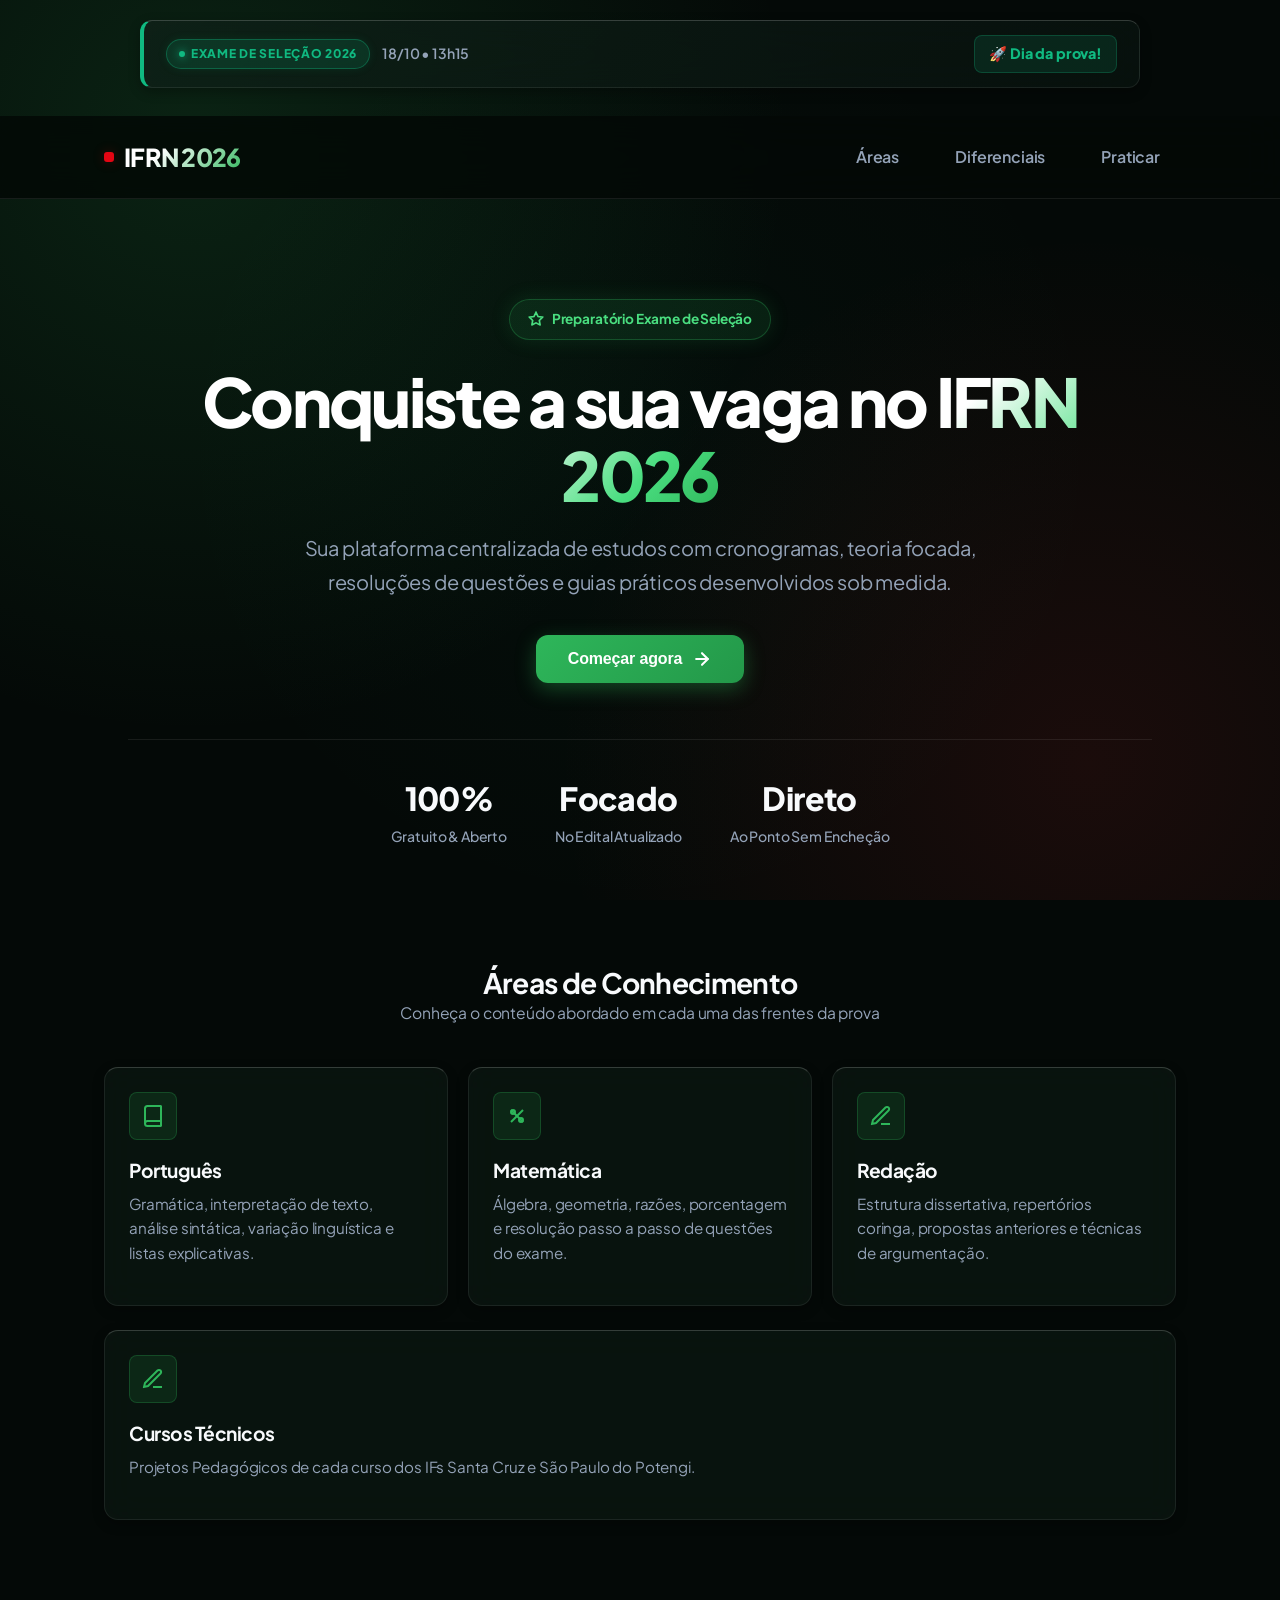
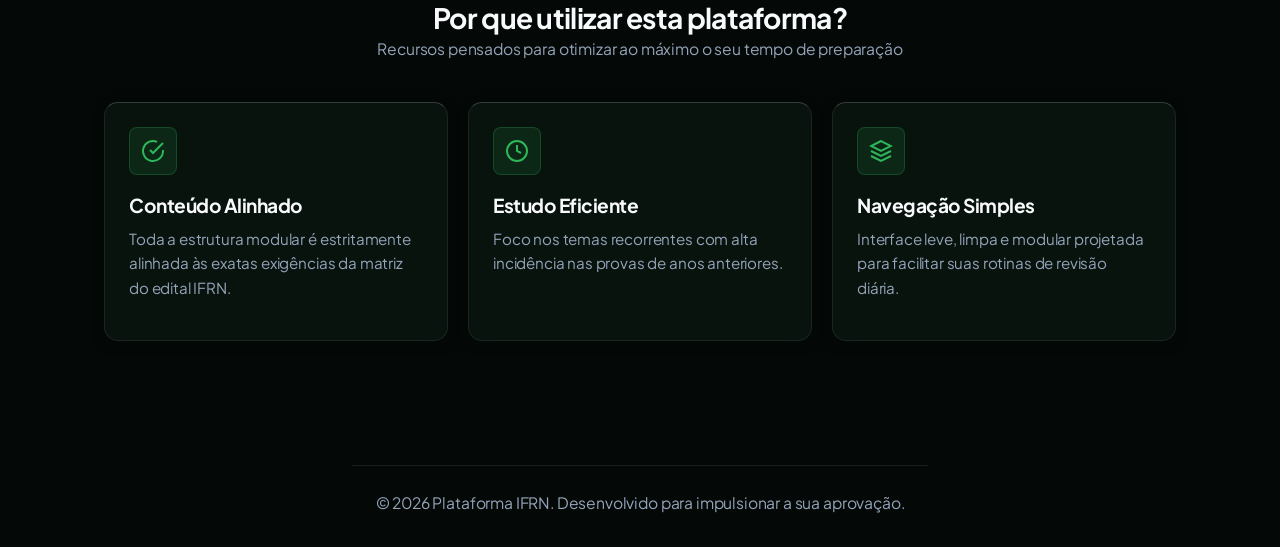
==== index.html @ 143f5b91 "Atualizar o index.html" ====
<!DOCTYPE html>
<html lang="pt-BR">

<head>
  <meta charset="UTF-8">
  <meta name="viewport" content="width=device-width, initial-scale=1.0">
  <meta name="description"
    content="Plataforma de estudos gratuita e preparatória para o Exame de Seleção do IFRN. Cronogramas, questões, teoria e simuladores focados.">
  <meta name="theme-color" content="#040907">

  <title>IFRN 2026 | Plataforma Oficial de Estudos</title>

  <!-- Importação de fontes conforme padrão do CSS -->
  <link rel="preconnect" href="https://fonts.googleapis.com">
  <link
    href="https://fonts.googleapis.com/css2?family=JetBrains+Mono:wght@500;700;800&family=Plus+Jakarta+Sans:wght@400;500;600;700;800&display=swap"
    rel="stylesheet">
  <link rel="stylesheet" href="style.css">
</head>

<body>

  <!-- Banner Flutuante Exame de Seleção (Estrutura e Acessibilidade Melhoradas) -->
  <aside class="proitec-glass-banner" aria-label="Contagem regressiva Exame de Seleção">
    <div class="popup-content">
      <div class="popup-header">
        <span class="badge-glass">EXAME DE SELEÇÃO 2026</span>
        <span class="fecha-label">18/10 • 13h15</span>
      </div>
      <div class="contador-compacto" id="proitecCountdown" aria-live="polite" aria-atomic="true">
        <div class="time-unit"><span id="dias">00</span><small>D</small></div>
        <span class="colon" aria-hidden="true">:</span>
        <div class="time-unit"><span id="horas">00</span><small>H</small></div>
        <span class="colon" aria-hidden="true">:</span>
        <div class="time-unit"><span id="minutos">00</span><small>M</small></div>
        <span class="colon" aria-hidden="true">:</span>
        <div class="time-unit"><span id="segundos">00</span><small>S</small></div>
      </div>
    </div>
  </aside>

  <!-- Cabeçalho Principal -->
  <header class="navbar-header" role="banner">
    <div class="navbar-container">
      <a href="index.html" class="logo" aria-label="Página Inicial IFRN 2026">
        <span class="logo-dot" aria-hidden="true"></span>
        IFRN 2026
      </a>

      <button class="menu-toggle" id="menuBtn" aria-label="Abrir menu de navegação" aria-expanded="false"
        aria-controls="navMenu">
        <span class="bar"></span>
        <span class="bar"></span>
        <span class="bar"></span>
      </button>

      <!-- Overlay do Menu Mobile -->
      <div class="nav-overlay" id="navOverlay" aria-hidden="true"></div>

      <nav class="nav-menu" id="navMenu" aria-label="Navegação principal">
        <a href="#estudos" class="nav-link">Áreas</a>
        <a href="#diferenciais" class="nav-link">Diferenciais</a>
        <a href="#praticar" class="nav-link" id="btnNavPraticar">Praticar</a>
      </nav>
    </div>
  </header>

  <!-- Conteúdo Principal -->
  <main id="conteudo-principal">

    <!-- Seção Hero -->
    <section class="hero">
      <div class="badge-tag">
        <svg viewBox="0 0 24 24" width="16" height="16" fill="none" stroke="currentColor" stroke-width="2.5"
          aria-hidden="true">
          <polygon
            points="12 2 15.09 8.26 22 9.27 17 14.14 18.18 21.02 12 17.77 5.82 21.02 7 14.14 2 9.27 8.91 8.26 12 2">
          </polygon>
        </svg>
        Preparatório Exame de Seleção
      </div>

      <h1>Conquiste a sua vaga no <span>IFRN 2026</span></h1>

      <p>
        Sua plataforma centralizada de estudos com cronogramas, teoria focada, resoluções de questões e guias práticos
        desenvolvidos sob medida.
      </p>

      <button type="button" class="btn btn-primary" id="btnHeroComecar">
        Começar agora
        <svg viewBox="0 0 24 24" width="20" height="20" fill="none" stroke="currentColor" stroke-width="2.5"
          stroke-linecap="round" stroke-linejoin="round" aria-hidden="true">
          <line x1="5" y1="12" x2="19" y2="12"></line>
          <polyline points="12 5 19 12 12 19"></polyline>
        </svg>
      </button>

      <div class="hero-stats">
        <div class="stat-item">
          <div class="stat-number">100%</div>
          <div class="stat-label">Gratuito &amp; Aberto</div>
        </div>
        <div class="stat-item">
          <div class="stat-number">Focado</div>
          <div class="stat-label">No Edital Atualizado</div>
        </div>
        <div class="stat-item">
          <div class="stat-number">Direto</div>
          <div class="stat-label">Ao Ponto Sem Encheção</div>
        </div>
      </div>
    </section>

    <!-- Seção de Áreas de Conhecimento -->
    <section id="estudos">
      <div class="section-header">
        <h2 class="titulo">Áreas de Conhecimento</h2>
        <p class="subtitulo">Conheça o conteúdo abordado em cada uma das frentes da prova</p>
      </div>

      <div class="grid">
        <article class="card">
          <div class="icon-box" aria-hidden="true">
            <svg viewBox="0 0 24 24" width="28" height="28" fill="none" stroke="currentColor" stroke-width="2">
              <path d="M4 19.5A2.5 2.5 0 0 1 6.5 17H20"></path>
              <path d="M6.5 2H20v20H6.5A2.5 2.5 0 0 1 4 19.5v-15A2.5 2.5 0 0 1 6.5 2z"></path>
            </svg>
          </div>
          <h3>Português</h3>
          <p>Gramática, interpretação de texto, análise sintática, variação linguística e listas explicativas.</p>
        </article>

        <article class="card">
          <div class="icon-box" aria-hidden="true">
            <svg viewBox="0 0 24 24" width="28" height="28" fill="none" stroke="currentColor" stroke-width="2">
              <line x1="18" y1="6" x2="6" y2="18"></line>
              <line x1="6" y1="6" x2="18" y2="18"></line>
              <circle cx="8" cy="8" r="2"></circle>
              <circle cx="16" cy="16" r="2"></circle>
            </svg>
          </div>
          <h3>Matemática</h3>
          <p>Álgebra, geometria, razões, porcentagem e resolução passo a passo de questões do exame.</p>
        </article>

        <article class="card">
          <div class="icon-box" aria-hidden="true">
            <svg viewBox="0 0 24 24" width="28" height="28" fill="none" stroke="currentColor" stroke-width="2">
              <path d="M12 20h9"></path>
              <path d="M16.5 3.5a2.121 2.121 0 0 1 3 3L7 19l-4 1 1-4L16.5 3.5z"></path>
            </svg>
          </div>
          <h3>Redação</h3>
          <p>Estrutura dissertativa, repertórios coringa, propostas anteriores e técnicas de argumentação.</p>
        </article>
      </div>

      <article class="card">
        <div class="icon-box" aria-hidden="true">
          <svg viewBox="0 0 24 24" width="28" height="28" fill="none" stroke="currentColor" stroke-width="2">
            <path d="M12 20h9"></path>
            <path d="M16.5 3.5a2.121 2.121 0 0 1 3 3L7 19l-4 1 1-4L16.5 3.5z"></path>
          </svg>
        </div>
        <h3>Cursos Técnicos</h3>
        <p>Projetos Pedagógicos de cada curso dos IFs Santa Cruz e São Paulo do Potengi.</p>
      </article>
    </section>

    <!-- Seção Diferenciais -->
    <section id="diferenciais">
      <div class="section-header">
        <h2 class="titulo">Por que utilizar esta plataforma?</h2>
        <p class="subtitulo">Recursos pensados para otimizar ao máximo o seu tempo de preparação</p>
      </div>

      <div class="grid">
        <article class="card">
          <div class="icon-box" aria-hidden="true">
            <svg viewBox="0 0 24 24" width="28" height="28" fill="none" stroke="currentColor" stroke-width="2">
              <path d="M22 11.08V12a10 10 0 1 1-5.93-9.14"></path>
              <polyline points="22 4 12 14.01 9 11.01"></polyline>
            </svg>
          </div>
          <h3>Conteúdo Alinhado</h3>
          <p>Toda a estrutura modular é estritamente alinhada às exatas exigências da matriz do edital IFRN.</p>
        </article>

        <article class="card">
          <div class="icon-box" aria-hidden="true">
            <svg viewBox="0 0 24 24" width="28" height="28" fill="none" stroke="currentColor" stroke-width="2">
              <circle cx="12" cy="12" r="10"></circle>
              <polyline points="12 6 12 12 16 14"></polyline>
            </svg>
          </div>
          <h3>Estudo Eficiente</h3>
          <p>Foco nos temas recorrentes com alta incidência nas provas de anos anteriores.</p>
        </article>

        <article class="card">
          <div class="icon-box" aria-hidden="true">
            <svg viewBox="0 0 24 24" width="28" height="28" fill="none" stroke="currentColor" stroke-width="2">
              <polygon points="12 2 2 7 12 12 22 7 12 2"></polygon>
              <polyline points="2 17 12 22 22 17"></polyline>
              <polyline points="2 12 12 17 22 12"></polyline>
            </svg>
          </div>
          <h3>Navegação Simples</h3>
          <p>Interface leve, limpa e modular projetada para facilitar suas rotinas de revisão diária.</p>
        </article>
      </div>
    </section>

  </main>

  <!-- Rodapé -->
  <footer>
    <p>&copy; 2026 Plataforma IFRN. Desenvolvido para impulsionar a sua aprovação.</p>
  </footer>

  <!-- Modal de Opções de Estudo -->
  <div id="modalDisciplinas" class="modal-overlay" aria-hidden="true" role="dialog" aria-labelledby="modalTitulo"
    aria-modal="true">
    <div class="modal-card">
      <button type="button" class="fechar-modal" id="btnFecharModal" aria-label="Fechar modal">&times;</button>

      <div class="modal-header">
        <h2 id="modalTitulo">O que você deseja praticar agora?</h2>
        <p>Escolha uma matéria ou ferramenta para iniciar seus estudos:</p>
      </div>

      <div class="opcoes-container">
        <a href="português.html" class="opcao-btn">
          <div class="opcao-icon" aria-hidden="true">
            <svg viewBox="0 0 24 24" width="22" height="22" fill="none" stroke="currentColor" stroke-width="2">
              <path d="M4 19.5A2.5 2.5 0 0 1 6.5 17H20"></path>
              <path d="M6.5 2H20v20H6.5A2.5 2.5 0 0 1 4 19.5v-15A2.5 2.5 0 0 1 6.5 2z"></path>
            </svg>
          </div>
          <div class="opcao-info">
            <span class="opcao-titulo">Português</span>
            <span class="opcao-desc">Gramática e Interpretação</span>
          </div>
        </a>

        <a href="matemática.html" class="opcao-btn">
          <div class="opcao-icon" aria-hidden="true">
            <svg viewBox="0 0 24 24" width="22" height="22" fill="none" stroke="currentColor" stroke-width="2">
              <line x1="18" y1="6" x2="6" y2="18"></line>
              <line x1="6" y1="6" x2="18" y2="18"></line>
              <circle cx="8" cy="8" r="2"></circle>
              <circle cx="16" cy="16" r="2"></circle>
            </svg>
          </div>
          <div class="opcao-info">
            <span class="opcao-titulo">Matemática</span>
            <span class="opcao-desc">Álgebra e Geometria</span>
          </div>
        </a>

        <a href="redação.html" class="opcao-btn">
          <div class="opcao-icon" aria-hidden="true">
            <svg viewBox="0 0 24 24" width="22" height="22" fill="none" stroke="currentColor" stroke-width="2">
              <path d="M12 20h9"></path>
              <path d="M16.5 3.5a2.121 2.121 0 0 1 3 3L7 19l-4 1 1-4L16.5 3.5z"></path>
            </svg>
          </div>
          <div class="opcao-info">
            <span class="opcao-titulo">Redação</span>
            <span class="opcao-desc">Estrutura e Repertórios</span>
          </div>
        </a>

        <a href="exame-selecao.html" class="opcao-btn">
          <div class="opcao-icon" aria-hidden="true">
            <svg viewBox="0 0 24 24" width="22" height="22" fill="none" stroke="currentColor" stroke-width="2">
              <path d="M14 2H6a2 2 0 0 0-2 2v16a2 2 0 0 0 2 2h12a2 2 0 0 0 2-2V8z"></path>
              <polyline points="14 2 14 8 20 8"></polyline>
              <line x1="16" y1="13" x2="8" y2="13"></line>
              <line x1="16" y1="17" x2="8" y2="17"></line>
            </svg>
          </div>
          <div class="opcao-info">
            <span class="opcao-titulo">Exame de Seleção</span>
            <span class="opcao-desc">Informações do Processo</span>
          </div>
        </a>

        <a href="temas anteriores.html" class="opcao-btn">
          <div class="opcao-icon" aria-hidden="true">
            <svg viewBox="0 0 24 24" width="22" height="22" fill="none" stroke="currentColor" stroke-width="2">
              <circle cx="12" cy="12" r="10"></circle>
              <polyline points="12 6 12 12 16 14"></polyline>
            </svg>
          </div>
          <div class="opcao-info">
            <span class="opcao-titulo">Temas-Anteriores</span>
            <span class="opcao-desc">Histórico de Propostas</span>
          </div>
        </a>

        <a href="questoes.html" class="opcao-btn">
          <div class="opcao-icon" aria-hidden="true">
            <svg viewBox="0 0 24 24" width="22" height="22" fill="none" stroke="currentColor" stroke-width="2">
              <polyline points="9 11 12 14 22 4"></polyline>
              <path d="M21 12v7a2 2 0 0 1-2 2H5a2 2 0 0 1-2-2V5a2 2 0 0 1 2-2h11"></path>
            </svg>
          </div>
          <div class="opcao-info">
            <span class="opcao-titulo">Questões</span>
            <span class="opcao-desc">Banco de Questões Resolvidas</span>
          </div>
        </a>

        <div class="opcoes-container">
          <a href="cursos-tecnicos.html" class="opcao-btn">
            <div class="opcao-icon" aria-hidden="true">
              <svg viewBox="0 0 24 24" width="22" height="22" fill="none" stroke="currentColor" stroke-width="2">
                <path d="M4 19.5A2.5 2.5 0 0 1 6.5 17H20"></path>
                <path d="M6.5 2H20v20H6.5A2.5 2.5 0 0 1 4 19.5v-15A2.5 2.5 0 0 1 6.5 2z"></path>
              </svg>
            </div>
            <div class="opcao-info">
              <span class="opcao-titulo">Cursos Técnicos de Santa Cruz e SPP</span>
              <span class="opcao-desc">Projetos Pedagógicos de cada curso (PDF)</span>
            </div>
          </a>
        </div>
      </div>
    </div>

    <script>
      document.addEventListener('DOMContentLoaded', () => {
        // 1. Contador Regressivo Exame de Seleção
        (function inicializarContador() {
          // Data do Exame de Seleção: 18 de Outubro de 2026, às 11:00:00
          const dataExameSelecao = new Date(2026, 9, 18, 11, 00, 0).getTime();

          function atualizarContador() {
            const agora = Date.now();
            const diferenca = dataExameSelecao - agora;

            if (diferenca <= 0) {
              const contadorElem = document.getElementById("proitecCountdown");
              if (contadorElem) {
                contadorElem.innerHTML = "<span class='alerta-hoje'>🚀 Dia da prova!</span>";
              }
              return;
            }

            const dias = Math.floor(diferenca / (1000 * 60 * 60 * 24));
            const horas = Math.floor((diferenca % (1000 * 60 * 60 * 24)) / (1000 * 60 * 60));
            const minutos = Math.floor((diferenca % (1000 * 60 * 60)) / (1000 * 60));
            const segundos = Math.floor((diferenca % (1000 * 60)) / 1000);

            const elDias = document.getElementById("dias");
            const elHoras = document.getElementById("horas");
            const elMinutos = document.getElementById("minutos");
            const elSegundos = document.getElementById("segundos");

            if (elDias) elDias.textContent = String(dias).padStart(2, '0');
            if (elHoras) elHoras.textContent = String(horas).padStart(2, '0');
            if (elMinutos) elMinutos.textContent = String(minutos).padStart(2, '0');
            if (elSegundos) elSegundos.textContent = String(segundos).padStart(2, '0');
          }

          atualizarContador();
          setInterval(atualizarContador, 1000);
        })();

        // 2. Elementos DOM do Modal e Menu
        const modal = document.getElementById('modalDisciplinas');
        const btnFecharModal = document.getElementById('btnFecharModal');
        const btnHeroComecar = document.getElementById('btnHeroComecar');
        const btnNavPraticar = document.getElementById('btnNavPraticar');

        const navMenu = document.getElementById('navMenu');
        const menuBtn = document.getElementById('menuBtn');
        const navOverlay = document.getElementById('navOverlay');
        const navLinks = document.querySelectorAll('.nav-link');
        const opcaoBtns = document.querySelectorAll('.opcao-btn');

        let elementoFocadoAntesDoModal = null;

        // 3. Controle do Modal
        function abrirModal() {
          if (!modal) return;
          elementoFocadoAntesDoModal = document.activeElement;
          modal.classList.add('ativo');
          modal.setAttribute('aria-hidden', 'false');
          document.body.style.overflow = 'hidden';
          if (btnFecharModal) btnFecharModal.focus();
        }

        function fecharModal() {
          if (!modal) return;
          modal.classList.remove('ativo');
          modal.setAttribute('aria-hidden', 'true');

          if (!navMenu || !navMenu.classList.contains('ativo')) {
            document.body.style.overflow = '';
          }
          if (elementoFocadoAntesDoModal) elementoFocadoAntesDoModal.focus();
        }

        // 4. Controle do Menu Mobile
        function toggleMenu() {
          if (!navMenu || !menuBtn) return;
          const estaAtivo = navMenu.classList.toggle('ativo');
          menuBtn.classList.toggle('ativo', estaAtivo);

          if (navOverlay) navOverlay.classList.toggle('ativo', estaAtivo);

          menuBtn.setAttribute('aria-expanded', estaAtivo);
          document.body.style.overflow = estaAtivo ? 'hidden' : '';
        }

        function fecharMenuMobile() {
          if (navMenu) navMenu.classList.remove('ativo');
          if (menuBtn) {
            menuBtn.classList.remove('ativo');
            menuBtn.setAttribute('aria-expanded', 'false');
          }
          if (navOverlay) navOverlay.classList.remove('ativo');

          if (!modal || !modal.classList.contains('ativo')) {
            document.body.style.overflow = '';
          }
        }

        // 5. Event Listeners
        if (btnHeroComecar) btnHeroComecar.addEventListener('click', abrirModal);
        if (btnNavPraticar) {
          btnNavPraticar.addEventListener('click', (e) => {
            e.preventDefault();
            fecharMenuMobile();
            abrirModal();
          });
        }
        if (btnFecharModal) btnFecharModal.addEventListener('click', fecharModal);
        if (menuBtn) menuBtn.addEventListener('click', toggleMenu);
        if (navOverlay) navOverlay.addEventListener('click', fecharMenuMobile);

        navLinks.forEach(link => {
          if (link !== btnNavPraticar) {
            link.addEventListener('click', fecharMenuMobile);
          }
        });

        // Fechar modal ao selecionar uma opção
        opcaoBtns.forEach(btn => {
          btn.addEventListener('click', () => {
            fecharModal();
          });
        });

        // Fechar modal ao clicar fora da caixa do modal
        window.addEventListener('click', (event) => {
          if (event.target === modal) {
            fecharModal();
          }
        });

        // Navegação do teclado (ESC para fechar e Tab trap dentro do modal)
        window.addEventListener('keydown', (event) => {
          if (event.key === 'Escape') {
            fecharModal();
            fecharMenuMobile();
          }

          // Focus Trap para o Modal
          if (event.key === 'Tab' && modal && modal.classList.contains('ativo')) {
            const elementosFocaveis = modal.querySelectorAll('button, [href], input, select, textarea, [tabindex]:not([tabindex="-1"])');
            const primeiroElem = elementosFocaveis[0];
            const ultimoElem = elementosFocaveis[elementosFocaveis.length - 1];

            if (event.shiftKey) {
              if (document.activeElement === primeiroElem) {
                ultimoElem.focus();
                event.preventDefault();
              }
            } else {
              if (document.activeElement === ultimoElem) {
                primeiroElem.focus();
                event.preventDefault();
              }
            }
          }
        });
      });
    </script>

</body>

</html>
---- style.css ----
:root {
  /* Identidade Visual IFRN e Cores de Destaque */
  --ifrn-green: #008542;
  --ifrn-green-hover: #006b35;
  --ifrn-green-light: #10b981;
  --ifrn-green-glow: rgba(16, 185, 129, 0.25);

  --ifrn-red: #e30613;
  --ifrn-red-hover: #c80510;
  --ifrn-red-glow: rgba(227, 6, 19, 0.25);

  /* Plano de Fundo e Superfícies Dark Mode */
  --bg-color: #040907;
  --card-color: rgba(13, 25, 19, 0.65);
  --card-color-hover: rgba(20, 38, 29, 0.85);
  --card-color-glass: rgba(13, 25, 19, 0.65);
  --card-border: rgba(255, 255, 255, 0.08);
  --card-border-top: rgba(255, 255, 255, 0.18);
  --card-border-hover: rgba(46, 182, 90, 0.5);

  /* Identidade Verde e Destaques */
  --primary-glow: rgba(46, 182, 90, 0.35);
  --accent-glow: rgba(227, 38, 46, 0.35);

  /* Variáveis Utilitárias de Cores */
  --primary: #2eb65a;
  --primary-hover: #239849;
  --primary-brand: var(--ifrn-green);
  --accent: #e3262e;
  --danger: var(--ifrn-red);

  --text-main: #f8fafc;
  --text-muted: #94a3b8;
  --text-dim: #64748b;

  --success: #10b981;
  --success-bg: rgba(16, 185, 129, 0.15);
  --error: #ef4444;
  --error-bg: rgba(239, 68, 68, 0.15);
  --info: #3b82f6;
  --info-bg: rgba(59, 130, 246, 0.15);

  /* Dimensões e Arredondamento */
  --radius-lg: 20px;
  --radius: 14px;
  --radius-md: 12px;
  --radius-sm: 8px;
  --radius-full: 9999px;

  /* Layout Containers */
  --container-max-width: 1120px;
  --container-wide-width: 1320px;

  /* Transições e Animações */
  --transition-fast: all 0.15s cubic-bezier(0.4, 0, 0.2, 1);
  --transition: all 0.3s cubic-bezier(0.16, 1, 0.3, 1);
  --transition-smooth: all 0.5s cubic-bezier(0.16, 1, 0.3, 1);

  /* Sombras e Brilhos */
  --shadow-sm: 0 4px 12px rgba(0, 0, 0, 0.3);
  --shadow-lg: 0 20px 40px -10px rgba(0, 0, 0, 0.7);
  --shadow-glow: 0 0 30px var(--primary-glow);
}

.section-divider {
    border: 0;
    height: 1px;
    background: #e0e0e0;
    margin: 40px 0;
}


/* Classes de Destaque nos Enunciados do Quiz */
.destaque-sublinhado {
  text-decoration: underline;
  text-decoration-color: var(--ifrn-green-light);
  text-decoration-thickness: 2px;
  text-underline-offset: 4px;
  font-weight: 700;
  color: var(--text-main);
}

.enunciado-destaque {
  color: var(--ifrn-green-light);
  font-weight: 800;
  padding: 0 2px;
}

.enunciado-titulo {
  font-weight: 600;
  font-size: clamp(1.05rem, 2vw, 1.2rem);
  line-height: 1.6;
  margin-bottom: 20px;
  color: var(--text-main);
}

/* ==========================================================================
RESET & ESTILOS BASE
========================================================================== */
*, *::before, *::after {
  box-sizing: border-box;
  margin: 0;
  padding: 0;
}

:focus-visible {
  outline: 2px solid var(--primary);
  outline-offset: 4px;
  border-radius: var(--radius-sm);
}

html {
  scroll-behavior: smooth;
  -webkit-tap-highlight-color: transparent;
  color-scheme: dark;
  overflow-x: hidden;
  width: 100%;
}

body {
  padding: 0;
  margin: 0;
  width: 100%;
  max-width: 100%;
  overflow-x: hidden;
  position: relative;
  background-color: var(--bg-color);
  background-image:
    radial-gradient(circle at 15% 15%, rgba(46, 182, 90, 0.15) 0px, transparent 45%),
    radial-gradient(circle at 85% 85%, rgba(227, 38, 46, 0.1) 0px, transparent 40%),
    radial-gradient(circle at 50% 50%, rgba(16, 185, 129, 0.03) 0px, transparent 60%);
  background-attachment: fixed;
  color: var(--text-main);
  font-family: 'Plus Jakarta Sans', system-ui, -apple-system, BlinkMacSystemFont, "Segoe UI", Roboto, sans-serif;
  font-feature-settings: "cv02", "cv03", "cv04", "cv11";
  line-height: 1.65;
  letter-spacing: -0.01em;
  min-height: 100vh;
  display: flex;
  flex-direction: column;
  -webkit-font-smoothing: antialiased;
  -moz-osx-font-smoothing: grayscale;
}

main {
  flex: 1;
  width: 100%;
  max-width: var(--container-max-width);
  margin: 0 auto;
  padding: 0 24px;
}

img, video, iframe, svg {
  max-width: 100%;
  height: auto;
  border-radius: var(--radius-sm);
  display: block;
}

a {
  color: inherit;
  text-decoration: none;
}

/* Custom Scrollbar */
::-webkit-scrollbar,
body::-webkit-scrollbar {
  width: 10px;
}

::-webkit-scrollbar-track,
body::-webkit-scrollbar-track {
  background: var(--bg-color);
}

::-webkit-scrollbar-thumb,
body::-webkit-scrollbar-thumb {
  background: rgba(255, 255, 255, 0.15);
  border-radius: 5px;
  border: 2px solid var(--bg-color);
}

::-webkit-scrollbar-thumb:hover,
body::-webkit-scrollbar-thumb:hover {
  background: var(--primary);
}

/* ==========================================================================
TIPOGRAFIA GLOBAL
========================================================================== */
h1, h2, h3, h4, h5, h6 {
  color: var(--text-main);
  font-weight: 700;
  line-height: 1.25;
  letter-spacing: -0.025em;
}

h1 {
  font-size: clamp(2.2rem, 4vw, 3.5rem);
}

h2 {
  font-size: clamp(1.4rem, 2.2vw, 1.9rem);
}

h3 {
  font-size: clamp(1.15rem, 1.6vw, 1.45rem);
}

h4 {
  font-size: clamp(1rem, 1.2vw, 1.2rem);
}

p {
  color: var(--text-muted);
  font-size: clamp(0.98rem, 1vw, 1.05rem);
  line-height: 1.7;
  margin-bottom: 1em;
}

p:last-child {
  margin-bottom: 0;
}

p strong, span strong {
  color: var(--primary);
  font-weight: 700;
}

em {
  font-style: italic;
  color: var(--text-main);
}

mark {
  background: rgba(251, 191, 36, 0.15);
  color: var(--accent);
  padding: 2px 6px;
  border-radius: 4px;
}

blockquote {
  border-left: 3px solid var(--primary);
  background: rgba(26, 42, 34, 0.3);
  padding: 16px 20px;
  margin: 20px 0;
  border-radius: 0 var(--radius-sm) var(--radius-sm) 0;
  font-style: italic;
  color: var(--text-main);
}

blockquote p {
  color: var(--text-main);
}

ul, ol {
  margin: 1em 0;
  padding-left: 1.5rem;
  color: var(--text-muted);
}

li {
  margin-bottom: 0.5em;
  line-height: 1.6;
}

li::marker {
  color: var(--primary);
}

/* ==========================================================================
HEADER & BARRA DE NAVEGAÇÃO GLOBAL
========================================================================== */
.navbar-header,
header.navbar-header {
  position: sticky;
  top: 0;
  width: 100%;
  background: rgba(4, 9, 7, 0.85);
  backdrop-filter: blur(20px) saturate(180%);
  -webkit-backdrop-filter: blur(20px) saturate(180%);
  border-bottom: 1px solid var(--card-border);
  z-index: 1000;
  margin: 0;
  padding: 0;
  transition: var(--transition);
}

.navbar-container {
  max-width: var(--container-max-width);
  margin: 0 auto;
  padding: 16px 24px;
  display: flex;
  align-items: center;
  justify-content: space-between;
}

/* Logo */
.logo {
  font-size: clamp(1.25rem, 4vw, 1.55rem);
  font-weight: 800;
  background: linear-gradient(135deg, #ffffff 40%, var(--primary) 100%);
  -webkit-background-clip: text;
  background-clip: text;
  -webkit-text-fill-color: transparent;
  color: var(--text-main);
  text-decoration: none;
  letter-spacing: -0.03em;
  display: flex;
  align-items: center;
  gap: 10px;
  transition: var(--transition-fast);
}

.logo:hover {
  opacity: 0.95;
  transform: translateY(-1px);
}

.logo-dot {
  width: 10px;
  height: 10px;
  background: var(--ifrn-red);
  border-radius: 3px;
  box-shadow: 0 0 12px var(--ifrn-red-glow);
}

/* Menu de Navegação Desktop Normal */
.nav-menu,
nav {
  display: flex;
  align-items: center;
  gap: 24px;
}

.nav-link,
nav a {
  color: var(--text-muted);
  text-decoration: none;
  font-weight: 600;
  font-size: 0.95rem;
  transition: var(--transition-fast);
  position: relative;
  padding: 6px 0;
}

.nav-link:hover,
.nav-link.active,
.nav-link.ativo,
nav a:hover {
  color: var(--text-main);
}

.nav-link::after,
nav a::after {
  content: '';
  position: absolute;
  bottom: 0;
  left: 0;
  width: 0%;
  height: 2px;
  background: var(--primary);
  transition: var(--transition);
  border-radius: var(--radius-full);
}

.nav-link:hover::after,
.nav-link.active::after,
.nav-link.ativo::after,
nav a:hover::after {
  width: 100%;
}

/* Botão Hambúrguer Mobile */
.menu-toggle {
  display: none;
  background: transparent;
  border: none;
  color: var(--text-main);
  cursor: pointer;
  padding: 6px;
  border-radius: var(--radius-sm);
  z-index: 1002;
  transition: var(--transition-fast);
}

.menu-toggle:hover {
  background: rgba(255, 255, 255, 0.05);
}

.nav-overlay {
  display: none;
}

/* Header Secundário / Hero Header das Páginas Internas */
header.hero-header,
header:not(.navbar-header) {
  max-width: var(--container-max-width);
  margin: 32px auto 40px;
  padding: 0 24px;
  text-align: left;
}

header.hero-header h1,
header:not(.navbar-header) h1 {
  background: linear-gradient(135deg, #ffffff 40%, var(--primary) 80%, var(--ifrn-green-light) 100%);
  -webkit-background-clip: text;
  background-clip: text;
  -webkit-text-fill-color: transparent;
  line-height: 1.15;
  letter-spacing: -0.035em;
  margin-bottom: 12px;
  padding-left: 20px;
  border-left: 5px solid var(--ifrn-red);
}

header.hero-header p,
header:not(.navbar-header) p {
  color: var(--text-muted);
  padding-left: 25px;
  max-width: 850px;
  font-weight: 400;
}

/* ==========================================================================
SEÇÃO HERO E ELEMENTOS DA HOMEPAGE
========================================================================== */
.hero, .hero-section {
  position: relative;
  padding: clamp(60px, 8vw, 100px) 24px clamp(40px, 6vw, 80px);
  text-align: center;
  max-width: 1100px;
  margin: 0 auto;
  overflow: hidden;
}

@keyframes pulseGlow {
  0%, 100% {
    opacity: 0.35;
    transform: translateX(-50%) scale(1);
  }

  50% {
    opacity: 0.7;
    transform: translateX(-50%) scale(1.08);
  }
}

.hero-glow-effect {
  position: absolute;
  top: -20%;
  left: 50%;
  transform: translateX(-50%);
  width: 600px;
  height: 600px;
  background: radial-gradient(circle, var(--ifrn-green-glow) 0%, rgba(4, 9, 7, 0) 70%);
  pointer-events: none;
  z-index: 0;
  animation: pulseGlow 8s ease-in-out infinite;
  will-change: transform, opacity;
}

.hero-container {
  position: relative;
  max-width: 800px;
  margin: 0 auto;
  z-index: 1;
}

.badge-tag, .hero-badge {
  display: inline-flex;
  align-items: center;
  gap: 8px;
  padding: 8px 18px;
  border-radius: var(--radius-full);
  background: rgba(46, 182, 90, 0.12);
  border: 1px solid rgba(46, 182, 90, 0.3);
  color: #4ade80;
  font-size: 0.85rem;
  font-weight: 700;
  margin-bottom: 24px;
  box-shadow: 0 0 20px rgba(46, 182, 90, 0.15);
}

.hero h1, .hero-title {
  font-size: clamp(2.4rem, 6vw, 4.2rem);
  font-weight: 800;
  line-height: 1.1;
  letter-spacing: -0.04em;
  margin-bottom: 20px;
  color: #ffffff;
}

.hero h1 span {
  background: linear-gradient(135deg, #ffffff 20%, #4ade80 70%, #2eb65a 100%);
  -webkit-background-clip: text;
  -webkit-text-fill-color: transparent;
}

.hero p, .hero-subtitle {
  font-size: clamp(1.05rem, 2vw, 1.25rem);
  max-width: 720px;
  margin: 0 auto 36px;
  color: var(--text-muted);
  font-weight: 400;
}

.hero-actions {
  display: flex;
  align-items: center;
  justify-content: center;
  gap: 16px;
  flex-wrap: wrap;
}

.hero-stats {
  display: flex;
  justify-content: center;
  gap: 48px;
  margin-top: 56px;
  padding-top: 32px;
  border-top: 1px solid var(--card-border);
  flex-wrap: wrap;
}

.stat-item {
  text-align: center;
}

.stat-number {
  font-size: 2rem;
  font-weight: 800;
  color: var(--text-main);
  letter-spacing: -0.02em;
}

.stat-label {
  font-size: 0.88rem;
  color: var(--text-muted);
  font-weight: 500;
}

/* ==========================================================================
ESTRUTURA DE SEÇÕES, CARDS & GRIDS (OTIMIZADO)
========================================================================== */
section, .modulos-container, .page-container {
  padding: 40px 0;
  max-width: 1200px;
  margin: 0 auto;
}

.section-header {
  text-align: center;
  margin-bottom: 40px;
}

.section-title {
  font-size: 2rem;
  font-weight: 800;
  margin-bottom: 12px;
}

.section-subtitle {
  color: var(--text-muted);
  font-size: 1.05rem;
  max-width: 600px;
  margin: 0 auto;
}

/* Grids Unificados */
.grid, .cards-grid {
  display: grid;
  grid-template-columns: repeat(auto-fit, minmax(280px, 1fr));
  gap: 20px;
  margin: 24px 0;
}

/* Cards de Conteúdo Principal (Nível Superior) */
.card, .card-item {
  background: var(--card-color);
  backdrop-filter: blur(16px) saturate(180%);
  -webkit-backdrop-filter: blur(16px) saturate(180%);
  border: 1px solid var(--card-border);
  border-top: 1px solid var(--card-border-top);
  border-radius: var(--radius);
  padding: 24px;
  box-shadow: var(--shadow-sm);
  transition: var(--transition);
  display: flex;
  flex-direction: column;
  position: relative;
  word-break: break-word;
  overflow-wrap: break-word;
}

.card:hover, .card-item:hover {
  transform: translateY(-3px);
  background: var(--card-color-hover);
  border-color: var(--card-border-hover);
  box-shadow: var(--shadow-lg), var(--shadow-glow);
}

/* Blocos Informativos Internos (Desacoplados de Cards) */
.section-box {
  margin: 24px 0;
  padding: 0;
  background: transparent;
  border: none;
  box-shadow: none;
}

.section-box h2, .section-box h3 {
  font-size: clamp(1.2rem, 1.8vw, 1.4rem);
  font-weight: 700;
  color: var(--text-main);
  margin-bottom: 12px;
  letter-spacing: -0.01em;
}

/* Caixas de Exercício (Suaves e Integradas) */
.exercicio-box {
  background: rgba(255, 255, 255, 0.02);
  border: 1px solid var(--card-border);
  border-left: 4px solid var(--primary);
  border-radius: var(--radius-sm);
  padding: 20px;
  margin-bottom: 16px;
  transition: var(--transition-fast);
}

.exercicio-box:hover {
  background: rgba(46, 182, 90, 0.04);
  border-color: var(--card-border-hover);
}

.exercicio-box h3, .exercicio-box h4 {
  color: var(--ifrn-green-light);
  font-size: 1.1rem;
  margin-bottom: 10px;
}

/* Ícones dos Cards */
.icon-box {
  width: 48px;
  height: 48px;
  border-radius: var(--radius-sm);
  background: rgba(46, 182, 90, 0.12);
  border: 1px solid rgba(46, 182, 90, 0.25);
  display: flex;
  align-items: center;
  justify-content: center;
  margin-bottom: 18px;
  color: var(--primary);
  transition: var(--transition);
}

.card:hover .icon-box {
  background: var(--primary);
  color: #ffffff;
  box-shadow: 0 0 20px var(--primary-glow);
  transform: scale(1.05);
}

.icon-box svg {
  width: 24px;
  height: 24px;
  stroke: currentColor;
  stroke-width: 2;
  fill: none;
}

.card h2, .card h3, .card-title {
  font-size: 1.2rem;
  font-weight: 700;
  color: var(--text-main);
  margin-bottom: 10px;
}

.card p, .card-description {
  color: var(--text-muted);
  font-size: 0.95rem;
  line-height: 1.6;
  margin-bottom: 16px;
  flex: 1;
}

/* Fórmulas e Avisos de Atenção */
.formula {
  background-color: rgba(0, 0, 0, 0.35);
  border: 1px solid rgba(16, 185, 129, 0.25);
  padding: 16px 20px;
  margin: 18px 0;
  border-radius: var(--radius-sm);
  font-family: "JetBrains Mono", monospace;
  color: var(--primary);
  font-size: 0.95rem;
  overflow-x: auto;
  box-shadow: inset 0 2px 4px rgba(0, 0, 0, 0.3);
}

.attention {
  background: rgba(227, 6, 19, 0.08);
  border-left: 4px solid var(--ifrn-red);
  padding: 16px 20px;
  margin: 20px 0;
  border-radius: 0 var(--radius-sm) var(--radius-sm) 0;
  color: #fca5a5;
  font-size: 0.95rem;
}

.attention strong {
  color: #fff;
}

/* ==========================================================================
TABELAS DE DADOS & COMPONENTES ACCORDIONS
========================================================================== */
.table-container {
  width: 100%;
  max-width: 100%;
  overflow-x: auto;
  -webkit-overflow-scrolling: touch;
  margin: 24px 0;
  border-radius: var(--radius-sm);
  border: 1px solid var(--card-border);
  background-color: rgba(0, 0, 0, 0.25);
  display: block;
}

table, .content-table {
  width: 100%;
  min-width: 580px;
  border-collapse: collapse;
  text-align: left;
  font-size: 0.92rem;
  line-height: 1.5;
}

th, .content-table th {
  background-color: rgba(0, 133, 66, 0.3);
  color: var(--text-main);
  font-weight: 700;
  padding: 12px 16px;
  border-bottom: 2px solid var(--card-border-hover);
  white-space: nowrap;
}

td, .content-table td {
  padding: 12px 16px;
  border-bottom: 1px solid var(--card-border);
  color: var(--text-muted);
  vertical-align: top;
}

tbody tr:nth-child(even) {
  background-color: rgba(255, 255, 255, 0.015);
}

tbody tr:hover td {
  background-color: rgba(46, 182, 90, 0.06);
}

/* Accordions (<details> e <summary>) */
.accordion-group {
  display: flex;
  flex-direction: column;
  gap: 16px;
  margin: 24px 0;
}

details, details.accordion-item {
  background-color: var(--card-color-glass);
  border: 1px solid var(--card-border);
  border-radius: var(--radius);
  overflow: hidden;
  transition: var(--transition);
}

details[open], details.accordion-item[open] {
  border-color: var(--card-border-hover);
  box-shadow: var(--shadow-glow);
}

summary, summary.accordion-header {
  padding: 18px 24px;
  cursor: pointer;
  user-select: none;
  list-style: none;
  display: flex;
  align-items: center;
  justify-content: space-between;
  min-height: 56px;
  font-weight: 600;
}

summary h2, summary.accordion-header h2 {
  font-size: 1.25rem;
  margin: 0;
}

summary::-webkit-details-marker,
summary.accordion-header::-webkit-details-marker {
  display: none;
}

summary::after, summary.accordion-header::after {
  content: "+";
  font-size: 1.2rem;
  font-weight: 700;
  color: var(--primary);
  width: 32px;
  height: 32px;
  flex-shrink: 0;
  display: flex;
  align-items: center;
  justify-content: center;
  border-radius: var(--radius-full);
  background-color: rgba(16, 185, 129, 0.15);
  transition: var(--transition);
}

details[open] summary::after,
details.accordion-item[open] summary.accordion-header::after {
  content: "−";
  color: var(--ifrn-red);
  background-color: rgba(227, 6, 19, 0.2);
  transform: rotate(180deg);
}

.accordion-content, .details-content, .accordion-body {
  padding: 24px;
  border-top: 1px solid var(--card-border);
  background-color: rgba(0, 0, 0, 0.2);
  animation: fadeIn 0.25s ease-in-out;
}

/* ==========================================================================
SIMULADORES, QUESTÕES & FORMULÁRIOS
========================================================================== */
.simulador-container {
  max-width: 1000px;
  margin: 30px auto 50px;
}

.grid-simulador {
  display: grid;
  grid-template-columns: 1fr 1fr;
  gap: 28px;
  margin-top: 24px;
}

.form-group {
  margin-bottom: 18px;
}

.form-group label {
  display: block;
  font-weight: 600;
  margin-bottom: 8px;
  color: var(--text-main);
}

input[type="text"], input[type="email"], input[type="number"], textarea, select, .form-control {
  width: 100%;
  min-height: 46px;
  padding: 10px 16px;
  background-color: rgba(0, 0, 0, 0.3);
  border: 1px solid var(--card-border);
  border-radius: var(--radius-sm);
  color: var(--text-main);
  font-family: inherit;
  font-size: 0.95rem;
  transition: var(--transition-fast);
  outline: none;
}

input:focus, textarea:focus, select:focus, .form-control:focus {
  border-color: var(--primary);
  box-shadow: 0 0 0 3px rgba(16, 185, 129, 0.2);
  background-color: rgba(0, 0, 0, 0.45);
}

/* Opções de Resposta das Questões */
.opcao-resposta {
  display: flex;
  align-items: center;
  gap: 12px;
  padding: 12px 16px;
  background: rgba(255, 255, 255, 0.02);
  border: 1px solid var(--card-border);
  border-radius: var(--radius-sm);
  margin-bottom: 10px;
  cursor: pointer;
  transition: var(--transition-fast);
}

.opcao-resposta:hover {
  background: rgba(16, 185, 129, 0.08);
  border-color: var(--ifrn-green-light);
}

.opcao-resposta input[type="radio"] {
  accent-color: var(--ifrn-green-light);
  width: 18px;
  height: 18px;
  cursor: pointer;
}

/* Status das Notas */
.status-chanced {
  padding: 6px 16px;
  border-radius: var(--radius-full);
  font-weight: 700;
  font-size: 0.9rem;
  display: inline-block;
  margin-top: 12px;
}

.status-alta {
  background: rgba(16, 185, 129, 0.2);
  color: #34d399;
  border: 1px solid rgba(16, 185, 129, 0.3);
}

.status-media {
  background: rgba(245, 158, 11, 0.2);
  color: #fbbf24;
  border: 1px solid rgba(245, 158, 11, 0.3);
}

.status-baixa {
  background: rgba(227, 6, 19, 0.2);
  color: #f87171;
  border: 1px solid rgba(227, 6, 19, 0.3);
}

/* ==========================================================================
BOTÕES E COMPONENTES DE AÇÃO
========================================================================== */
.btn, .btn-primary, .btn-secondary, .btn-outline {
  display: inline-flex;
  align-items: center;
  justify-content: center;
  gap: 10px;
  padding: 14px 32px;
  border: none;
  border-radius: var(--radius-md);
  color: #ffffff;
  font-size: 1rem;
  font-weight: 700;
  cursor: pointer;
  transition: var(--transition);
  text-decoration: none;
  letter-spacing: -0.01em;
  user-select: none;
}

.btn-primary {
  background: linear-gradient(135deg, var(--primary) 0%, var(--primary-hover) 100%);
  box-shadow: 0 6px 20px var(--primary-glow);
}

.btn-primary:hover {
  transform: translateY(-2px);
  box-shadow: 0 10px 28px rgba(46, 182, 90, 0.45);
}

.btn-secondary {
  background-color: rgba(255, 255, 255, 0.05);
  color: var(--text-main);
  border: 1px solid var(--card-border);
}

.btn-secondary:hover {
  background-color: rgba(255, 255, 255, 0.1);
  border-color: rgba(255, 255, 255, 0.2);
  transform: translateY(-2px);
}

.btn-outline {
  background-color: transparent;
  border: 1px solid var(--card-border-hover);
  color: var(--text-main);
}

.btn-outline:hover {
  background-color: rgba(255, 255, 255, 0.05);
  border-color: var(--primary);
  color: var(--primary);
  transform: translateY(-2px);
}

/* Botão de Voltar Flutuante */
.btn-back {
  display: inline-flex;
  align-items: center;
  gap: 8px;
  padding: 8px 18px;
  background: var(--card-color-glass);
  border: 1px solid var(--card-border);
  color: var(--text-muted);
  border-radius: var(--radius-full);
  font-size: 0.88rem;
  font-weight: 600;
  text-decoration: none;
  transition: var(--transition-fast);
  backdrop-filter: blur(12px);
  -webkit-backdrop-filter: blur(12px);
  margin-bottom: 20px;
}

.btn-back::before {
  content: "←";
  font-size: 1.05rem;
  line-height: 0;
  transition: transform 0.2s ease;
}

.btn-back:hover {
  color: var(--primary);
  border-color: var(--card-border-hover);
  background: rgba(26, 42, 34, 0.9);
  transform: translateX(-3px);
}

.btn-back.floating {
  position: fixed;
  bottom: 24px;
  left: 24px;
  z-index: 99;
  box-shadow: var(--shadow-sm);
  margin-bottom: 0;
}

/* Badges */
.badge {
  display: inline-flex;
  align-items: center;
  padding: 4px 10px;
  border-radius: var(--radius-full);
  font-size: 0.72rem;
  font-weight: 700;
  letter-spacing: 0.05em;
  text-transform: uppercase;
}

.badge-primary {
  background: rgba(0, 133, 66, 0.25);
  color: var(--primary);
  border: 1px solid rgba(16, 185, 129, 0.3);
}

.badge-accent {
  background: rgba(227, 6, 19, 0.2);
  color: #fca5a5;
  border: 1px solid rgba(227, 6, 19, 0.3);
}

/* ==========================================================================
MODAL OVERLAY & CONTAINERS
========================================================================== */
.modal-overlay {
  position: fixed;
  top: 0;
  left: 0;
  width: 100%;
  height: 100%;
  background: rgba(4, 9, 7, 0.85);
  backdrop-filter: blur(16px);
  -webkit-backdrop-filter: blur(16px);
  display: flex;
  align-items: center;
  justify-content: center;
  opacity: 0;
  visibility: hidden;
  transition: opacity 0.3s ease, visibility 0.3s ease;
  z-index: 2000;
  padding: 16px;
}

.modal-overlay.ativo,
.modal-overlay.active {
  opacity: 1;
  visibility: visible;
}

.modal-card, .modal-content {
  background: #0b1711;
  border: 1px solid var(--card-border-hover);
  border-top: 1px solid var(--card-border-top);
  border-radius: var(--radius-lg);
  padding: clamp(20px, 3vw, 32px);
  width: 92%;
  max-width: 600px;
  max-height: 85vh;
  overflow-y: auto;
  position: relative;
  box-shadow: var(--shadow-lg), var(--shadow-glow);
  transform: scale(0.95);
  transition: transform 0.3s cubic-bezier(0.16, 1, 0.3, 1);
}

.modal-overlay.ativo .modal-card,
.modal-overlay.active .modal-card,
.modal-overlay.ativo .modal-content,
.modal-overlay.active .modal-content {
  transform: scale(1);
}

.fechar-modal, .modal-close {
  position: absolute;
  top: 16px;
  right: 16px;
  background: rgba(255, 255, 255, 0.05);
  border: 1px solid var(--card-border);
  color: var(--text-muted);
  width: 36px;
  height: 36px;
  border-radius: var(--radius-full);
  font-size: 20px;
  cursor: pointer;
  display: flex;
  align-items: center;
  justify-content: center;
  transition: var(--transition-fast);
}

.fechar-modal:hover, .modal-close:hover {
  background: rgba(227, 38, 46, 0.2);
  color: #ffffff;
  border-color: rgba(227, 38, 46, 0.4);
  transform: rotate(90deg);
}

/* ==========================================================================
RODAPÉ (FOOTER)
========================================================================== */
footer {
  max-width: var(--container-max-width);
  margin: 60px auto 30px;
  padding: 24px 24px 0;
  text-align: center;
  color: var(--text-dim);
  font-size: 0.9rem;
  border-top: 1px solid var(--card-border);
}

/* ==========================================================================
ANIMAÇÕES (KEYFRAMES)
========================================================================== */
@keyframes fadeIn {
  from {
    opacity: 0;
    transform: translateY(-4px);
  }

  to {
    opacity: 1;
    transform: translateY(0);
  }
}

/* ==========================================================================
RESPONSIVIDADE E MENU MOBILE
========================================================================== */
@media (max-width: 850px) {
  .grid-simulador {
    grid-template-columns: 1fr;
  }

  header.navbar-header {
    padding: 0;
  }

  /* Botão Hambúrguer */
  .menu-toggle {
    display: flex;
    flex-direction: column;
    justify-content: center;
    align-items: center;
    gap: 5px;
    width: 40px;
    height: 40px;
    padding: 0;
    border-radius: var(--radius-sm);
    z-index: 1002;
  }

  .menu-toggle .bar {
    width: 20px;
    height: 2px;
    background-color: var(--text-main);
    border-radius: 2px;
    transition: transform 0.3s cubic-bezier(0.16, 1, 0.3, 1), opacity 0.2s ease, background-color 0.3s ease;
  }

  .menu-toggle.active .bar:nth-child(1),
  .menu-toggle.ativo .bar:nth-child(1) {
    transform: translateY(7px) rotate(45deg);
    background-color: var(--ifrn-red);
  }

  .menu-toggle.active .bar:nth-child(2),
  .menu-toggle.ativo .bar:nth-child(2) {
    opacity: 0;
    transform: translateX(-8px);
  }

  .menu-toggle.active .bar:nth-child(3),
  .menu-toggle.ativo .bar:nth-child(3) {
    transform: translateY(-7px) rotate(-45deg);
    background-color: var(--ifrn-red);
  }

  .nav-overlay {
    display: block;
    position: fixed;
    inset: 0;
    background: rgba(4, 9, 7, 0.75);
    backdrop-filter: blur(12px);
    -webkit-backdrop-filter: blur(12px);
    z-index: 1000;
    opacity: 0;
    visibility: hidden;
    pointer-events: none;
    transition: opacity 0.35s ease, visibility 0.35s ease;
  }

  .nav-overlay.active,
  .nav-overlay.ativo {
    opacity: 1;
    visibility: visible;
    pointer-events: auto;
  }

  /* Menu Drawer */
  nav, .nav-menu {
    position: fixed;
    top: 0;
    right: 0;
    width: 280px;
    max-width: 82vw;
    height: 100vh;
    height: 100dvh;
    background: rgba(6, 14, 10, 0.92);
    backdrop-filter: blur(16px);
    -webkit-backdrop-filter: blur(16px);
    border-left: 1px solid var(--card-border-top);
    box-shadow: -10px 0 35px rgba(0, 0, 0, 0.6);
    flex-direction: column;
    justify-content: flex-start;
    align-items: stretch;
    padding: 80px 20px 40px;
    gap: 10px;
    transform: translateX(100%);
    opacity: 0;
    visibility: hidden;
    transition: transform 0.35s cubic-bezier(0.16, 1, 0.3, 1), opacity 0.3s ease, visibility 0.3s ease;
    z-index: 1001;
  }

  nav.ativo, nav.active,
  .nav-menu.active, .nav-menu.ativo {
    transform: translateX(0);
    opacity: 1;
    visibility: visible;
    display: flex;
  }

  nav a, .nav-link {
    font-size: 1rem;
    font-weight: 600;
    padding: 12px;
    border-radius: var(--radius-sm);
    color: var(--text-muted);
    text-align: center;
    display: flex;
    justify-content: center;
    align-items: center;
    width: 100%;
    transition: var(--transition-fast);
  }

  nav a:hover, .nav-link:hover,
  .nav-link.active, .nav-link.ativo {
    background: rgba(46, 182, 90, 0.12);
    color: var(--text-main);
    border-bottom: 2px solid var(--primary);
  }

  .nav-link::after {
    display: none;
  }

  .hero, .hero-section {
    padding: 50px 16px 30px;
  }

  .grid, .cards-grid {
    grid-template-columns: 1fr;
  }

  .btn, .btn-primary, .btn-secondary, .btn-outline {
    width: 100%;
  }

  .btn-back.floating {
    bottom: 16px;
    left: 16px;
  }

  .hero-stats {
    gap: 24px;
  }
}

@media (min-width: 769px) and (max-width: 1024px) {
  .grid, .cards-grid {
    grid-template-columns: repeat(2, 1fr);
  }
}

@media (min-width: 1024px) {
  .grid, .cards-grid {
    grid-template-columns: repeat(3, 1fr);
  }
}




proitec-glass-banner {
  width: calc(100% - 32px);
  max-width: 1000px;
  margin: 16px auto 20px auto;
  background: rgba(17, 32, 26, 0.65);
  backdrop-filter: blur(20px) saturate(180%);
  -webkit-backdrop-filter: blur(20px) saturate(180%);
  border: 1px solid var(--card-border);
  border-top: 1px solid var(--card-border-top);
  border-left: 4px solid var(--ifrn-green-light);
  border-radius: var(--radius-md);
  padding: 12px 20px;
  box-shadow: var(--shadow-sm);
  display: flex;
  align-items: center;
  justify-content: space-between;
  transition: var(--transition);
}

.proitec-glass-banner:hover {
  box-shadow: 0 8px 24px rgba(0, 0, 0, 0.4), var(--shadow-glow);
}

.popup-content {
  width: 100%;
  display: flex;
  align-items: center;
  justify-content: space-between;
  gap: 16px;
}

.popup-header {
  display: flex;
  align-items: center;
  gap: 12px;
}

.badge-glass {
  background: rgba(46, 182, 90, 0.18);
  color: var(--ifrn-green-light);
  border: 1px solid rgba(16, 185, 129, 0.35);
  font-size: 0.72rem;
  font-weight: 800;
  padding: 4px 12px;
  border-radius: var(--radius-full);
  letter-spacing: 0.05em;
  text-transform: uppercase;
}

.fecha-label {
  font-size: 0.85rem;
  color: var(--text-muted);
  font-weight: 500;
}

.contador-compacto {
  display: flex;
  align-items: center;
  gap: 8px;
}

.time-unit {
  display: flex;
  align-items: baseline;
  gap: 3px;
  background: rgba(0, 0, 0, 0.45);
  padding: 6px 10px;
  border-radius: var(--radius-sm);
  border: 1px solid rgba(255, 255, 255, 0.06);
  box-shadow: inset 0 1px 3px rgba(0, 0, 0, 0.4);
}

.time-unit span {
  font-family: "JetBrains Mono", monospace;
  font-size: 1.15rem;
  font-weight: 800;
  color: var(--text-main);
  line-height: 1;
}

.time-unit small {
  font-size: 0.68rem;
  font-weight: 700;
  color: var(--ifrn-green-light);
  text-transform: uppercase;
}

.colon {
  font-size: 1rem;
  font-weight: 800;
  color: rgba(255, 255, 255, 0.25);
}

.alerta-hoje {
  font-size: 0.88rem;
  font-weight: 700;
  color: var(--ifrn-green-light);
  letter-spacing: -0.01em;
}

/*/* ==========================================================================
BANNER PROITEC (GLASSMORPHISM & OTIMIZADO)
========================================================================== */
.proitec-glass-banner,
proitec-glass-banner {
  width: calc(100% - 32px);
  max-width: 1000px;
  margin: 20px auto 28px auto;
  background: linear-gradient(135deg,
      rgba(17, 32, 26, 0.75) 0%,
      rgba(8, 18, 14, 0.85) 100%);
  backdrop-filter: blur(20px) saturate(180%);
  -webkit-backdrop-filter: blur(20px) saturate(180%);
  border: 1px solid var(--card-border);
  border-top: 1px solid var(--card-border-top);
  border-left: 4px solid var(--ifrn-green-light);
  border-radius: var(--radius-md);
  padding: 14px 22px;
  box-shadow: var(--shadow-sm);
  display: flex;
  align-items: center;
  justify-content: space-between;
  transition: var(--transition);
  position: relative;
  overflow: hidden;
}

.proitec-glass-banner::before {
  content: '';
  position: absolute;
  top: 0;
  left: -100%;
  width: 50%;
  height: 100%;
  background: linear-gradient(90deg,
      transparent,
      rgba(255, 255, 255, 0.05),
      transparent);
  transform: skewX(-25deg);
  transition: 0.75s ease;
}

.proitec-glass-banner:hover::before {
  left: 200%;
}

.proitec-glass-banner:hover {
  transform: translateY(-2px);
  border-color: var(--card-border-hover);
  box-shadow: 0 12px 30px rgba(0, 0, 0, 0.5), 0 0 20px var(--ifrn-green-glow);
}

.popup-content {
  width: 100%;
  display: flex;
  align-items: center;
  justify-content: space-between;
  gap: 16px;
  flex-wrap: wrap;
}

.popup-header {
  display: flex;
  align-items: center;
  gap: 12px;
}

.badge-glass {
  display: inline-flex;
  align-items: center;
  gap: 6px;
  background: rgba(16, 185, 129, 0.15);
  color: var(--ifrn-green-light);
  border: 1px solid rgba(16, 185, 129, 0.35);
  font-size: 0.75rem;
  font-weight: 800;
  padding: 4px 12px;
  border-radius: var(--radius-full);
  letter-spacing: 0.06em;
  text-transform: uppercase;
  box-shadow: 0 0 10px rgba(16, 185, 129, 0.1);
}

.badge-glass::before {
  content: '';
  width: 6px;
  height: 6px;
  background-color: var(--ifrn-green-light);
  border-radius: 50%;
  box-shadow: 0 0 8px var(--ifrn-green-light);
  animation: pulseBadge 2s infinite;
}

@keyframes pulseBadge {
  0%, 100% {
    opacity: 1;
    transform: scale(1);
  }

  50% {
    opacity: 0.4;
    transform: scale(0.8);
  }
}

.fecha-label {
  font-size: 0.88rem;
  color: var(--text-muted);
  font-weight: 600;
  letter-spacing: -0.01em;
}

.contador-compacto {
  display: flex;
  align-items: center;
  gap: 6px;
}

.time-unit {
  display: flex;
  align-items: baseline;
  gap: 4px;
  background: rgba(0, 0, 0, 0.55);
  padding: 6px 12px;
  border-radius: var(--radius-sm);
  border: 1px solid rgba(255, 255, 255, 0.08);
  box-shadow: inset 0 1px 4px rgba(0, 0, 0, 0.6);
}

.time-unit span {
  font-family: "JetBrains Mono", monospace;
  font-size: 1.15rem;
  font-weight: 800;
  color: var(--text-main);
  line-height: 1;
}

.time-unit small {
  font-size: 0.68rem;
  font-weight: 700;
  color: var(--ifrn-green-light);
  text-transform: uppercase;
}

.colon {
  font-size: 1.1rem;
  font-weight: 800;
  color: rgba(255, 255, 255, 0.3);
  user-select: none;
}

.alerta-hoje {
  font-size: 0.9rem;
  font-weight: 800;
  color: var(--ifrn-green-light);
  letter-spacing: -0.01em;
  background: rgba(16, 185, 129, 0.12);
  padding: 6px 14px;
  border-radius: var(--radius-sm);
  border: 1px solid rgba(16, 185, 129, 0.25);
  display: inline-flex;
  align-items: center;
  gap: 6px;
}

/* Adaptabilidade Mobile para o PROITEC */
@media (max-width: 640px) {

  .proitec-glass-banner,
  proitec-glass-banner {
    padding: 14px 16px;
  }

  .popup-content {
    flex-direction: column;
    align-items: flex-start;
    gap: 12px;
  }

  .contador-compacto {
    width: 100%;
    justify-content: space-between;
  }

  .time-unit {
    flex: 1;
    justify-content: center;
    padding: 6px 8px;
  }
}

/*==========================================================================ESTILOS DO QUIZ / SIMULADO INTERATIVO==========================================================================*/
.quiz-header-top {
  display: flex;
  justify-content: space-between;
  align-items: center;
  margin-bottom: 12px;
}

.barra-progresso-bg {
  width: 100%;
  height: 8px;
  background: rgba(255, 255, 255, 0.08);
  border-radius: var(--radius-full);
  overflow: hidden;
  margin-bottom: 20px;
}

.barra-progresso-fill {
  height: 100%;
  width: 0%;
  background: linear-gradient(90deg, var(--primary) 0%, var(--ifrn-green-light) 100%);
  transition: width 0.3s cubic-bezier(0.16, 1, 0.3, 1);
}

.math-frac {
  display: inline-flex;
  flex-direction: column;
  vertical-align: middle;
  text-align: center;
  padding: 0 4px;
  font-family: "JetBrains Mono", monospace;
}

.math-num {
  border-bottom: 2px solid var(--primary);
  padding-bottom: 2px;
}

.math-den {
  padding-top: 2px;
}

/* Acessibilidade */
@media (prefers-reduced-motion: reduce) {
  *, *::before, *::after {
    animation-duration: 0.01ms !important;
    animation-iteration-count: 1 !important;
    transition-duration: 0.01ms !important;
    scroll-behavior: auto !important;
  }
}


/* ==========================================================================
RODAPÉ (FOOTER)
========================================================================== */
footer {
  max-width: var(--container-max-width);
  margin: 60px auto 30px;
  padding: 24px 24px 0;
  text-align: center;
  color: var(--text-dim);
  font-size: 0.9rem;
  border-top: 1px solid var(--card-border);
}

/* ==========================================================================
ANIMAÇÕES (KEYFRAMES)
========================================================================== */
@keyframes fadeIn {
  from {
    opacity: 0;
    transform: translateY(-4px);
  }

  to {
    opacity: 1;
    transform: translateY(0);
  }
}

/* ==========================================================================
RESPONSIVIDADE E MENU MOBILE
========================================================================== */
@media (max-width: 850px) {
  .grid-simulador {
    grid-template-columns: 1fr;
  }

  header.navbar-header {
    padding: 0;
  }

  /* Botão Hambúrguer */
  .menu-toggle {
    display: flex;
    flex-direction: column;
    justify-content: center;
    align-items: center;
    gap: 5px;
    width: 40px;
    height: 40px;
    padding: 0;
    border-radius: var(--radius-sm);
    z-index: 1002;
  }

  .menu-toggle .bar {
    width: 20px;
    height: 2px;
    background-color: var(--text-main);
    border-radius: 2px;
    transition: transform 0.3s cubic-bezier(0.16, 1, 0.3, 1), opacity 0.2s ease, background-color 0.3s ease;
  }

  .menu-toggle.active .bar:nth-child(1),
  .menu-toggle.ativo .bar:nth-child(1) {
    transform: translateY(7px) rotate(45deg);
    background-color: var(--ifrn-red);
  }

  .menu-toggle.active .bar:nth-child(2),
  .menu-toggle.ativo .bar:nth-child(2) {
    opacity: 0;
    transform: translateX(-8px);
  }

  .menu-toggle.active .bar:nth-child(3),
  .menu-toggle.ativo .bar:nth-child(3) {
    transform: translateY(-7px) rotate(-45deg);
    background-color: var(--ifrn-red);
  }

  .nav-overlay {
    display: block;
    position: fixed;
    inset: 0;
    background: rgba(4, 9, 7, 0.75);
    backdrop-filter: blur(12px);
    -webkit-backdrop-filter: blur(12px);
    z-index: 1000;
    opacity: 0;
    visibility: hidden;
    pointer-events: none;
    transition: opacity 0.35s ease, visibility 0.35s ease;
  }

  .nav-overlay.active,
  .nav-overlay.ativo {
    opacity: 1;
    visibility: visible;
    pointer-events: auto;
  }

  /* Menu Drawer */
  nav, .nav-menu {
    position: fixed;
    top: 0;
    right: 0;
    width: 280px;
    max-width: 82vw;
    height: 100vh;
    height: 100dvh;
    background: rgba(6, 14, 10, 0.92);
    backdrop-filter: blur(16px);
    -webkit-backdrop-filter: blur(16px);
    border-left: 1px solid var(--card-border-top);
    box-shadow: -10px 0 35px rgba(0, 0, 0, 0.6);
    flex-direction: column;
    justify-content: flex-start;
    align-items: stretch;
    padding: 80px 20px 40px;
    gap: 10px;
    transform: translateX(100%);
    opacity: 0;
    visibility: hidden;
    transition: transform 0.35s cubic-bezier(0.16, 1, 0.3, 1), opacity 0.3s ease, visibility 0.3s ease;
    z-index: 1001;
  }

  nav.ativo, nav.active,
  .nav-menu.active, .nav-menu.ativo {
    transform: translateX(0);
    opacity: 1;
    visibility: visible;
    display: flex;
  }

  nav a, .nav-link {
    font-size: 1rem;
    font-weight: 600;
    padding: 12px;
    border-radius: var(--radius-sm);
    color: var(--text-muted);
    text-align: center;
    display: flex;
    justify-content: center;
    align-items: center;
    width: 100%;
    transition: var(--transition-fast);
  }

  nav a:hover, .nav-link:hover,
  .nav-link.active, .nav-link.ativo {
    background: rgba(46, 182, 90, 0.12);
    color: var(--text-main);
    border-bottom: 2px solid var(--primary);
  }

  .nav-link::after {
    display: none;
  }

  .hero, .hero-section {
    padding: 50px 16px 30px;
  }

  .grid, .cards-grid {
    grid-template-columns: 1fr;
  }

  .btn, .btn-primary, .btn-secondary, .btn-outline {
    width: 100%;
  }

  .btn-back.floating {
    bottom: 16px;
    left: 16px;
  }

  .hero-stats {
    gap: 24px;
  }
}

@media (min-width: 769px) and (max-width: 1024px) {
  .grid, .cards-grid {
    grid-template-columns: repeat(2, 1fr);
  }
}

@media (min-width: 1024px) {
  .grid, .cards-grid {
    grid-template-columns: repeat(3, 1fr);
  }
}

/* ==========================================================================
ESTILOS DO QUIZ / SIMULADO INTERATIVO
========================================================================== */
.quiz-header-top {
  display: flex;
  justify-content: space-between;
  align-items: center;
  margin-bottom: 12px;
}

.barra-progresso-bg {
  width: 100%;
  height: 8px;
  background: rgba(255, 255, 255, 0.08);
  border-radius: var(--radius-full);
  overflow: hidden;
  margin-bottom: 20px;
}

.barra-progresso-fill {
  height: 100%;
  width: 0%;
  background: linear-gradient(90deg, var(--primary) 0%, var(--ifrn-green-light) 100%);
  transition: width 0.3s cubic-bezier(0.16, 1, 0.3, 1);
}

.math-frac {
  display: inline-flex;
  flex-direction: column;
  vertical-align: middle;
  text-align: center;
  padding: 0 4px;
  font-family: "JetBrains Mono", monospace;
}

.math-num {
  border-bottom: 2px solid var(--primary);
  padding-bottom: 2px;
}

.math-den {
  padding-top: 2px;
}

/* Acessibilidade */
@media (prefers-reduced-motion: reduce) {
  *, *::before, *::after {
    animation-duration: 0.01ms !important;
    animation-iteration-count: 1 !important;
    transition-duration: 0.01ms !important;
    scroll-behavior: auto !important;
  }
}

/* ==========================================================================
MENU MOBILE (OPÇÕES DE NAVEGAÇÃO)
========================================================================== */
.nav-menu .nav-link {
  display: flex;
  align-items: center;
  justify-content: center;
  padding: 12px 16px;
  color: var(--text-muted, #a0a0a0);
  font-size: 1rem;
  font-weight: 600;
  text-decoration: none;
  border-radius: var(--radius-sm, 6px);
  transition: all 0.2s ease;
}

.nav-menu .nav-link:hover,
.nav-menu .nav-link.active,
.nav-menu .nav-link.ativo {
  color: var(--text-main, #ffffff);
  background: rgba(46, 182, 90, 0.12);
}

/* ==========================================================================
MODAL DE SELEÇÃO E OPÇÕES DE ESTUDO
========================================================================== */
.modal-overlay {
  position: fixed;
  inset: 0;
  background: rgba(4, 9, 7, 0.85);
  backdrop-filter: blur(12px);
  -webkit-backdrop-filter: blur(12px);
  display: flex;
  align-items: center;
  justify-content: center;
  padding: 20px;
  z-index: 2000;
  opacity: 0;
  visibility: hidden;
  transition: opacity 0.3s ease, visibility 0.3s ease;
}

.modal-overlay.ativo,
.modal-overlay.active {
  opacity: 1;
  visibility: visible;
}

.modal-card {
  position: relative;
  width: 100%;
  max-width: 560px;
  max-height: 90vh;
  overflow-y: auto;
  background: rgba(12, 24, 18, 0.95);
  border: 1px solid var(--card-border, rgba(255, 255, 255, 0.1));
  border-radius: var(--radius-lg, 16px);
  padding: 32px 24px;
  box-shadow: 0 20px 50px rgba(0, 0, 0, 0.6);
  transform: scale(0.95);
  transition: transform 0.3s cubic-bezier(0.16, 1, 0.3, 1);
}

.modal-overlay.ativo .modal-card,
.modal-overlay.active .modal-card {
  transform: scale(1);
}

.fechar-modal {
  position: absolute;
  top: 16px;
  right: 16px;
  background: transparent;
  border: none;
  color: var(--text-muted, #a0a0a0);
  font-size: 1.8rem;
  line-height: 1;
  cursor: pointer;
  padding: 4px 8px;
  border-radius: var(--radius-sm, 4px);
  transition: color 0.2s ease, background 0.2s ease;
}

.fechar-modal:hover {
  color: var(--text-main, #ffffff);
  background: rgba(255, 255, 255, 0.08);
}

.modal-header {
  margin-bottom: 24px;
  text-align: left;
}

.modal-header h2 {
  font-size: 1.4rem;
  color: var(--text-main, #ffffff);
  margin-bottom: 6px;
}

.modal-header p {
  font-size: 0.9rem;
  color: var(--text-dim, #808080);
}

.opcoes-container {
  display: flex;
  flex-direction: column;
  gap: 12px;
}

/* Item de opção do Modal */
.opcoes-container .opcao-btn {
  display: flex;
  align-items: center;
  gap: 16px;
  padding: 14px 18px;
  background: rgba(255, 255, 255, 0.03);
  border: 1px solid var(--card-border, rgba(255, 255, 255, 0.08));
  border-radius: var(--radius-md, 10px);
  text-decoration: none;
  color: var(--text-main, #ffffff);
  transition: all 0.2s cubic-bezier(0.16, 1, 0.3, 1);
}

.opcoes-container .opcao-btn:hover {
  background: rgba(46, 182, 90, 0.1);
  border-color: var(--primary, #2eb65a);
  transform: translateX(4px);
}

.opcao-icon {
  display: flex;
  align-items: center;
  justify-content: center;
  width: 42px;
  height: 42px;
  border-radius: var(--radius-md, 8px);
  background: rgba(255, 255, 255, 0.05);
  color: var(--primary, #2eb65a);
  flex-shrink: 0;
  transition: background 0.2s ease;
}

.opcoes-container .opcao-btn:hover .opcao-icon {
  background: var(--primary, #2eb65a);
  color: #040907;
}

.opcao-info {
  display: flex;
  flex-direction: column;
  gap: 2px;
}

.opcao-titulo {
  font-size: 1rem;
  font-weight: 700;
  color: var(--text-main, #ffffff);
}

.opcao-desc {
  font-size: 0.825rem;
  color: var(--text-dim, #808080);
}
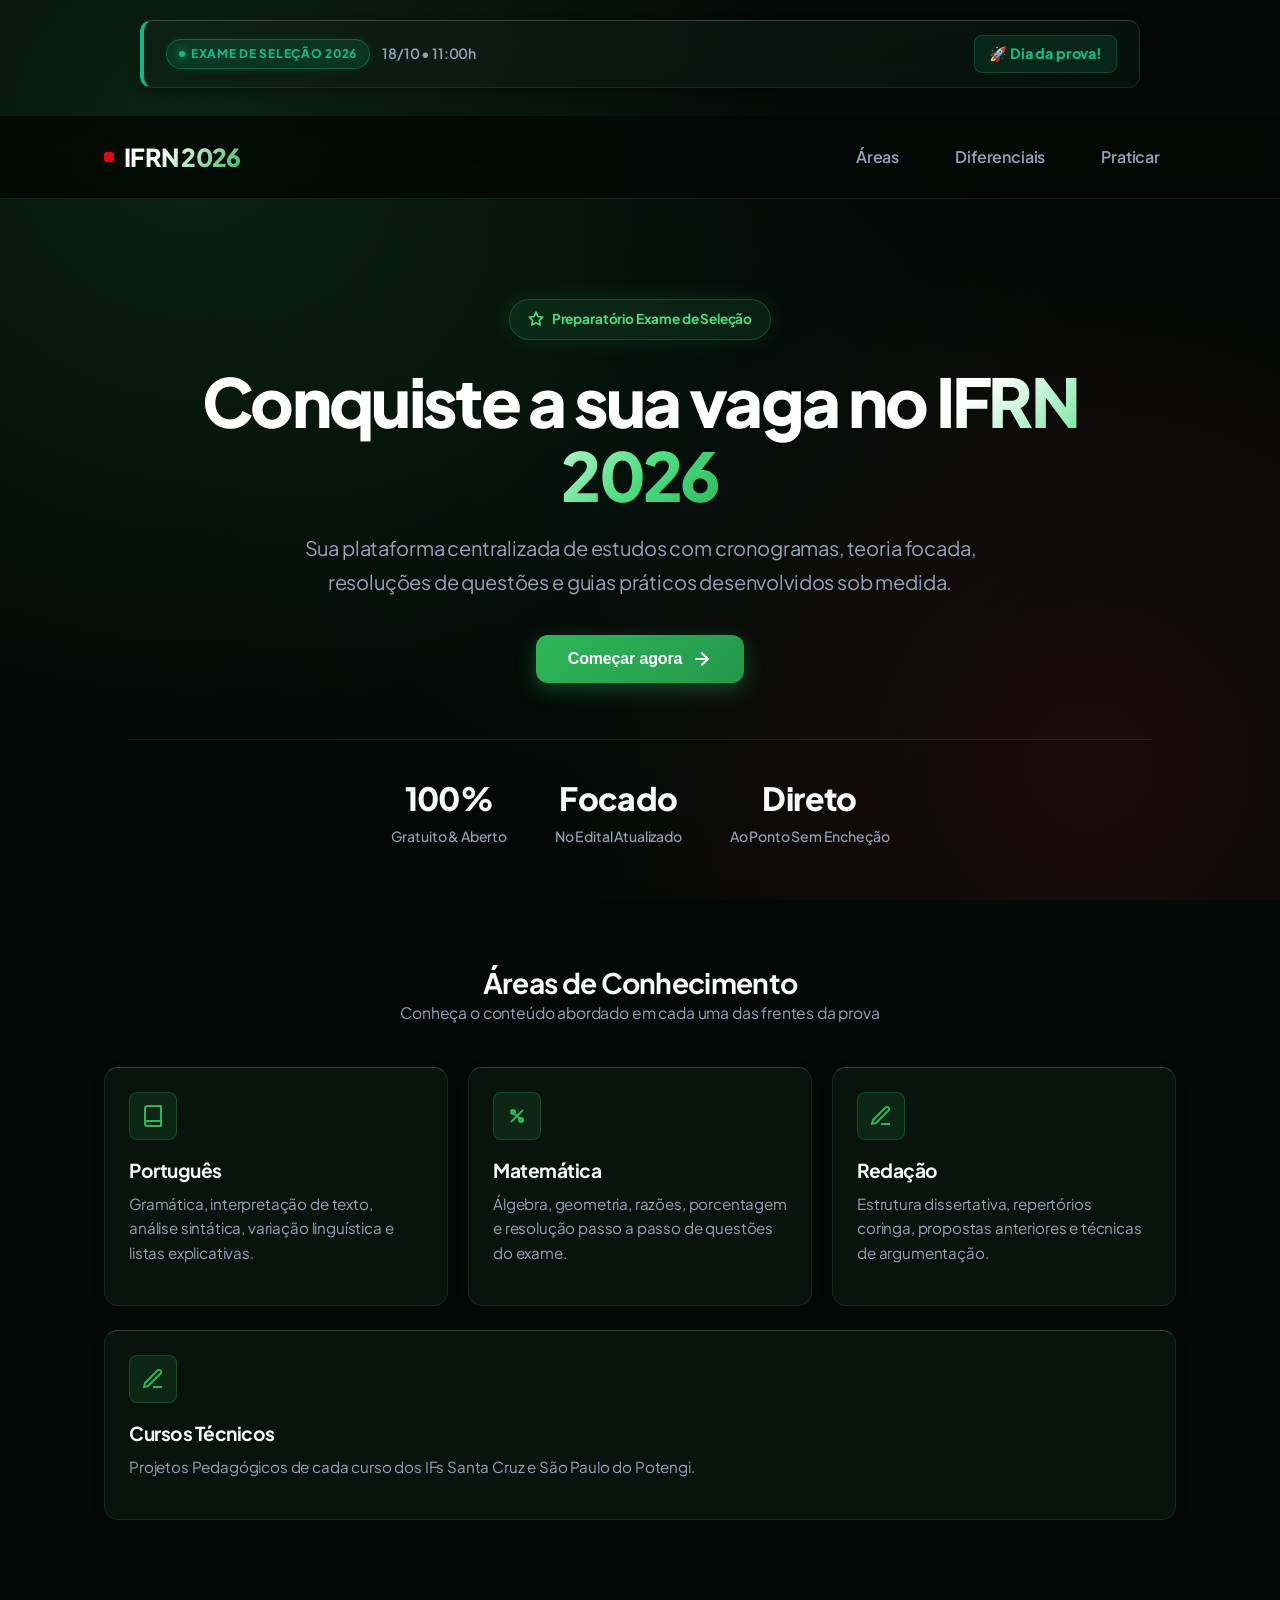
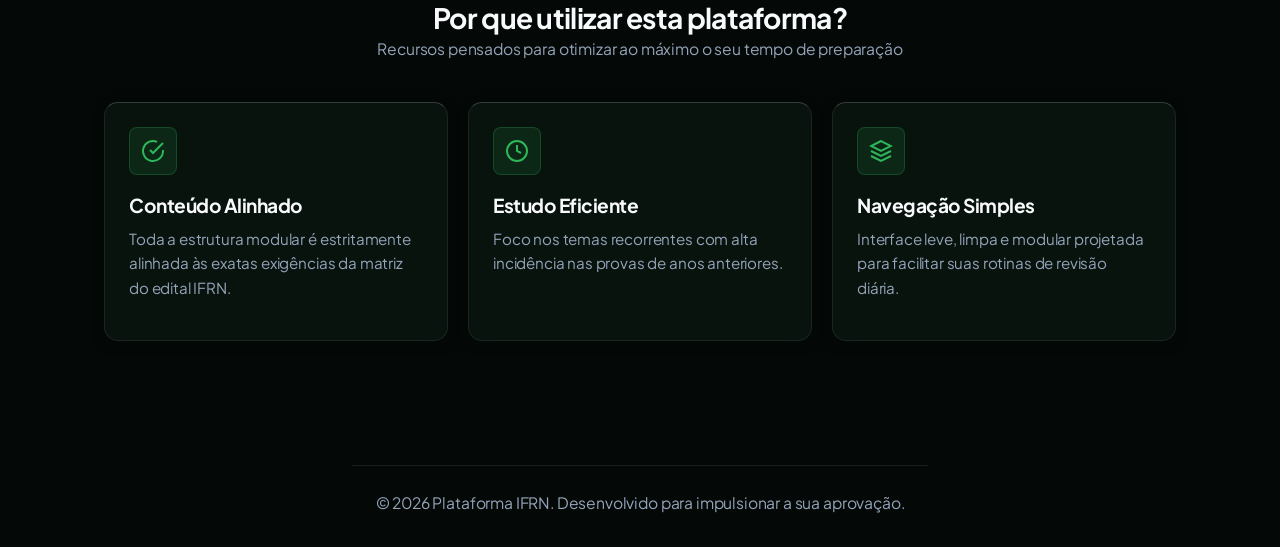
==== commit e98ce700: "Atualizar o index.html" ====
--- a/index.html
+++ b/index.html
@@ -25,7 +25,7 @@
     <div class="popup-content">
       <div class="popup-header">
         <span class="badge-glass">EXAME DE SELEÇÃO 2026</span>
-        <span class="fecha-label">18/10 • 13h15</span>
+        <span class="fecha-label">18/10 • 11:00h</span>
       </div>
       <div class="contador-compacto" id="proitecCountdown" aria-live="polite" aria-atomic="true">
         <div class="time-unit"><span id="dias">00</span><small>D</small></div>
@@ -287,7 +287,7 @@
           </div>
         </a>
 
-        <a href="temas anteriores.html" class="opcao-btn">
+        <a href="temas-anteriores.html" class="opcao-btn">
           <div class="opcao-icon" aria-hidden="true">
             <svg viewBox="0 0 24 24" width="22" height="22" fill="none" stroke="currentColor" stroke-width="2">
               <circle cx="12" cy="12" r="10"></circle>
@@ -295,7 +295,7 @@
             </svg>
           </div>
           <div class="opcao-info">
-            <span class="opcao-titulo">Temas-Anteriores</span>
+            <span class="opcao-titulo">Temas Anteriores</span>
             <span class="opcao-desc">Histórico de Propostas</span>
           </div>
         </a>
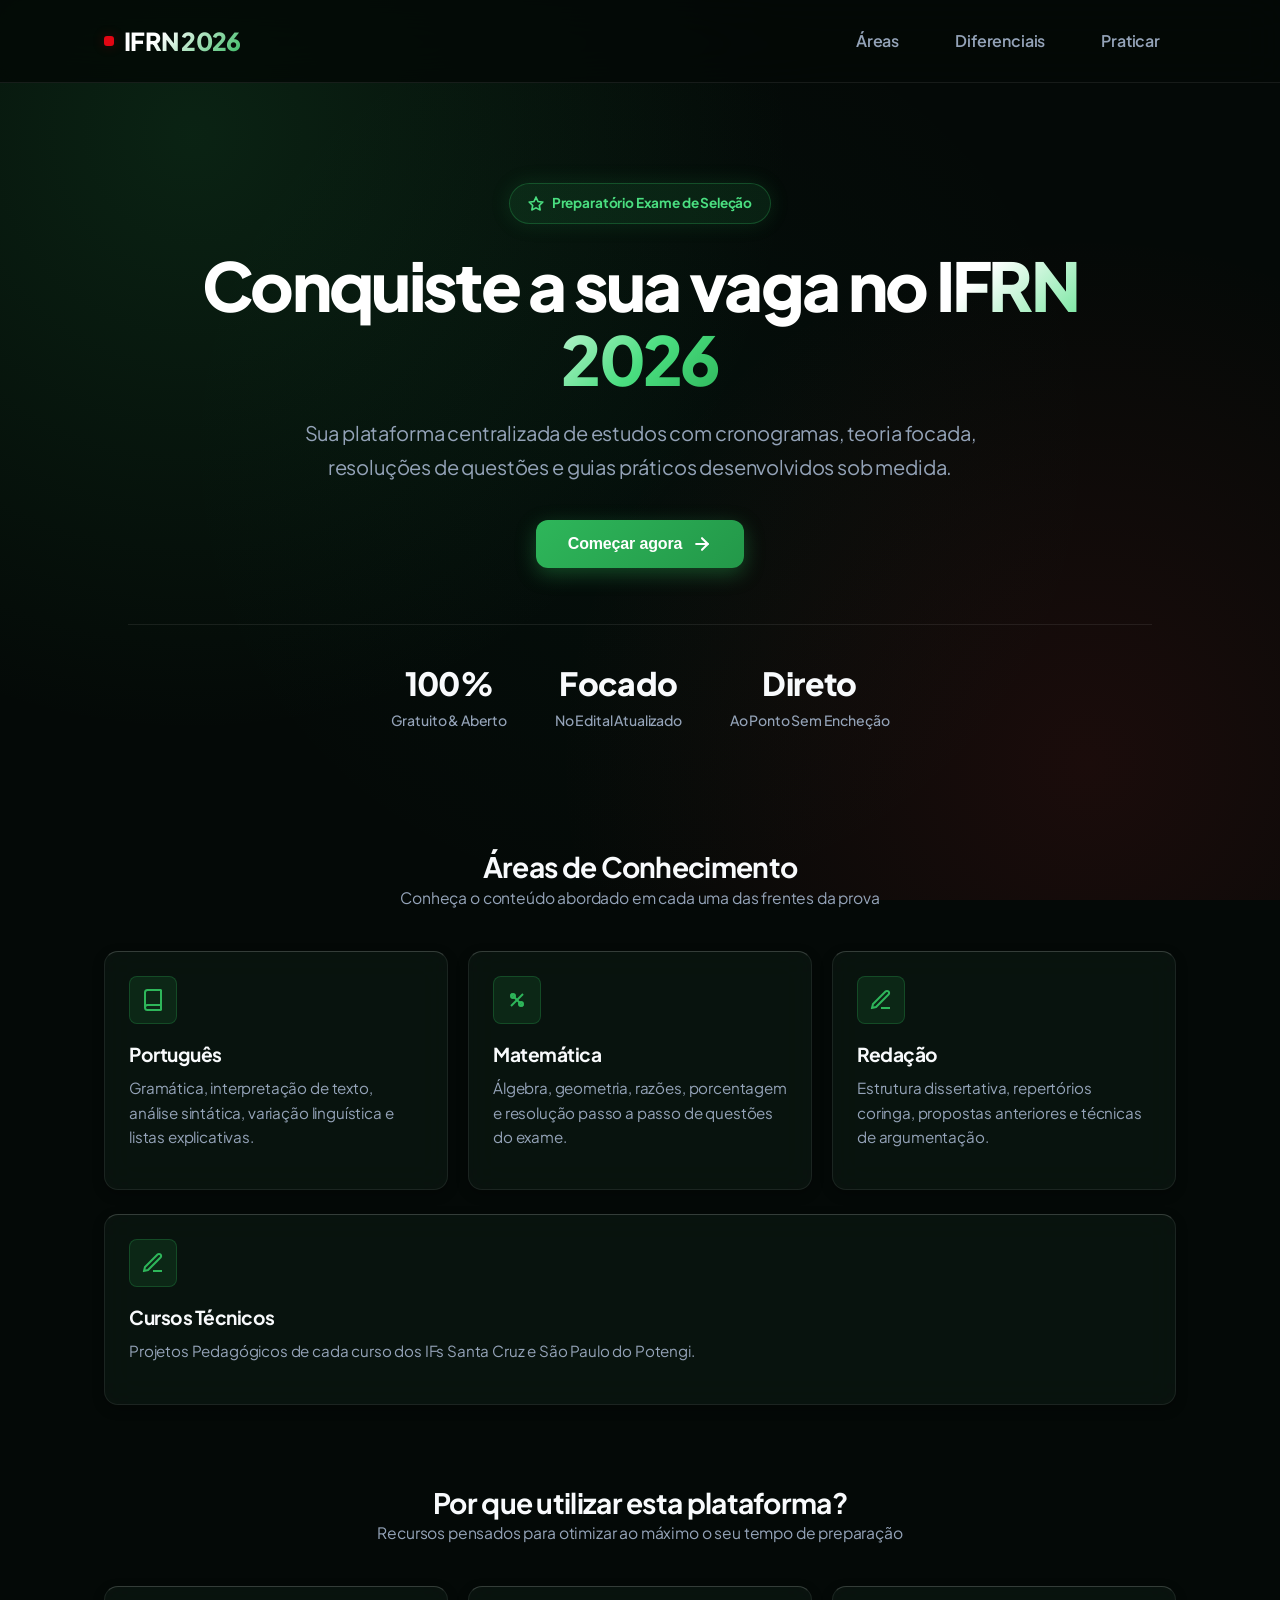
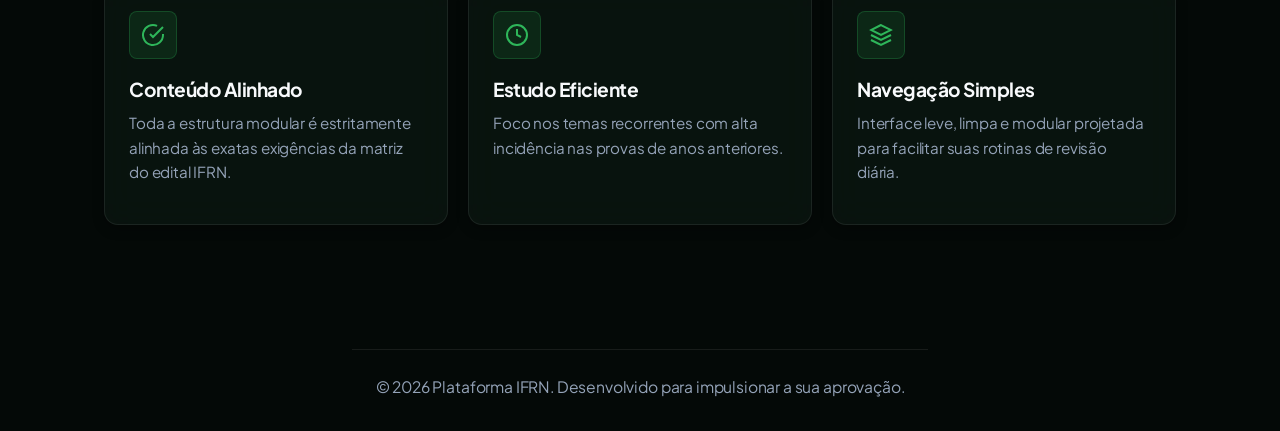
==== commit 297cadf4: "Atualizar o index.html" ====
--- a/index.html
+++ b/index.html
@@ -20,24 +20,6 @@
 
 <body>
 
-  <!-- Banner Flutuante Exame de Seleção (Estrutura e Acessibilidade Melhoradas) -->
-  <aside class="proitec-glass-banner" aria-label="Contagem regressiva Exame de Seleção">
-    <div class="popup-content">
-      <div class="popup-header">
-        <span class="badge-glass">EXAME DE SELEÇÃO 2026</span>
-        <span class="fecha-label">18/10 • 11:00h</span>
-      </div>
-      <div class="contador-compacto" id="proitecCountdown" aria-live="polite" aria-atomic="true">
-        <div class="time-unit"><span id="dias">00</span><small>D</small></div>
-        <span class="colon" aria-hidden="true">:</span>
-        <div class="time-unit"><span id="horas">00</span><small>H</small></div>
-        <span class="colon" aria-hidden="true">:</span>
-        <div class="time-unit"><span id="minutos">00</span><small>M</small></div>
-        <span class="colon" aria-hidden="true">:</span>
-        <div class="time-unit"><span id="segundos">00</span><small>S</small></div>
-      </div>
-    </div>
-  </aside>
 
   <!-- Cabeçalho Principal -->
   <header class="navbar-header" role="banner">
@@ -331,45 +313,7 @@
     </div>
 
     <script>
-      document.addEventListener('DOMContentLoaded', () => {
-        // 1. Contador Regressivo Exame de Seleção
-        (function inicializarContador() {
-          // Data do Exame de Seleção: 18 de Outubro de 2026, às 11:00:00
-          const dataExameSelecao = new Date(2026, 9, 18, 11, 00, 0).getTime();
-
-          function atualizarContador() {
-            const agora = Date.now();
-            const diferenca = dataExameSelecao - agora;
-
-            if (diferenca <= 0) {
-              const contadorElem = document.getElementById("proitecCountdown");
-              if (contadorElem) {
-                contadorElem.innerHTML = "<span class='alerta-hoje'>🚀 Dia da prova!</span>";
-              }
-              return;
-            }
-
-            const dias = Math.floor(diferenca / (1000 * 60 * 60 * 24));
-            const horas = Math.floor((diferenca % (1000 * 60 * 60 * 24)) / (1000 * 60 * 60));
-            const minutos = Math.floor((diferenca % (1000 * 60 * 60)) / (1000 * 60));
-            const segundos = Math.floor((diferenca % (1000 * 60)) / 1000);
-
-            const elDias = document.getElementById("dias");
-            const elHoras = document.getElementById("horas");
-            const elMinutos = document.getElementById("minutos");
-            const elSegundos = document.getElementById("segundos");
-
-            if (elDias) elDias.textContent = String(dias).padStart(2, '0');
-            if (elHoras) elHoras.textContent = String(horas).padStart(2, '0');
-            if (elMinutos) elMinutos.textContent = String(minutos).padStart(2, '0');
-            if (elSegundos) elSegundos.textContent = String(segundos).padStart(2, '0');
-          }
-
-          atualizarContador();
-          setInterval(atualizarContador, 1000);
-        })();
-
-        // 2. Elementos DOM do Modal e Menu
+       // 2. Elementos DOM do Modal e Menu
         const modal = document.getElementById('modalDisciplinas');
         const btnFecharModal = document.getElementById('btnFecharModal');
         const btnHeroComecar = document.getElementById('btnHeroComecar');
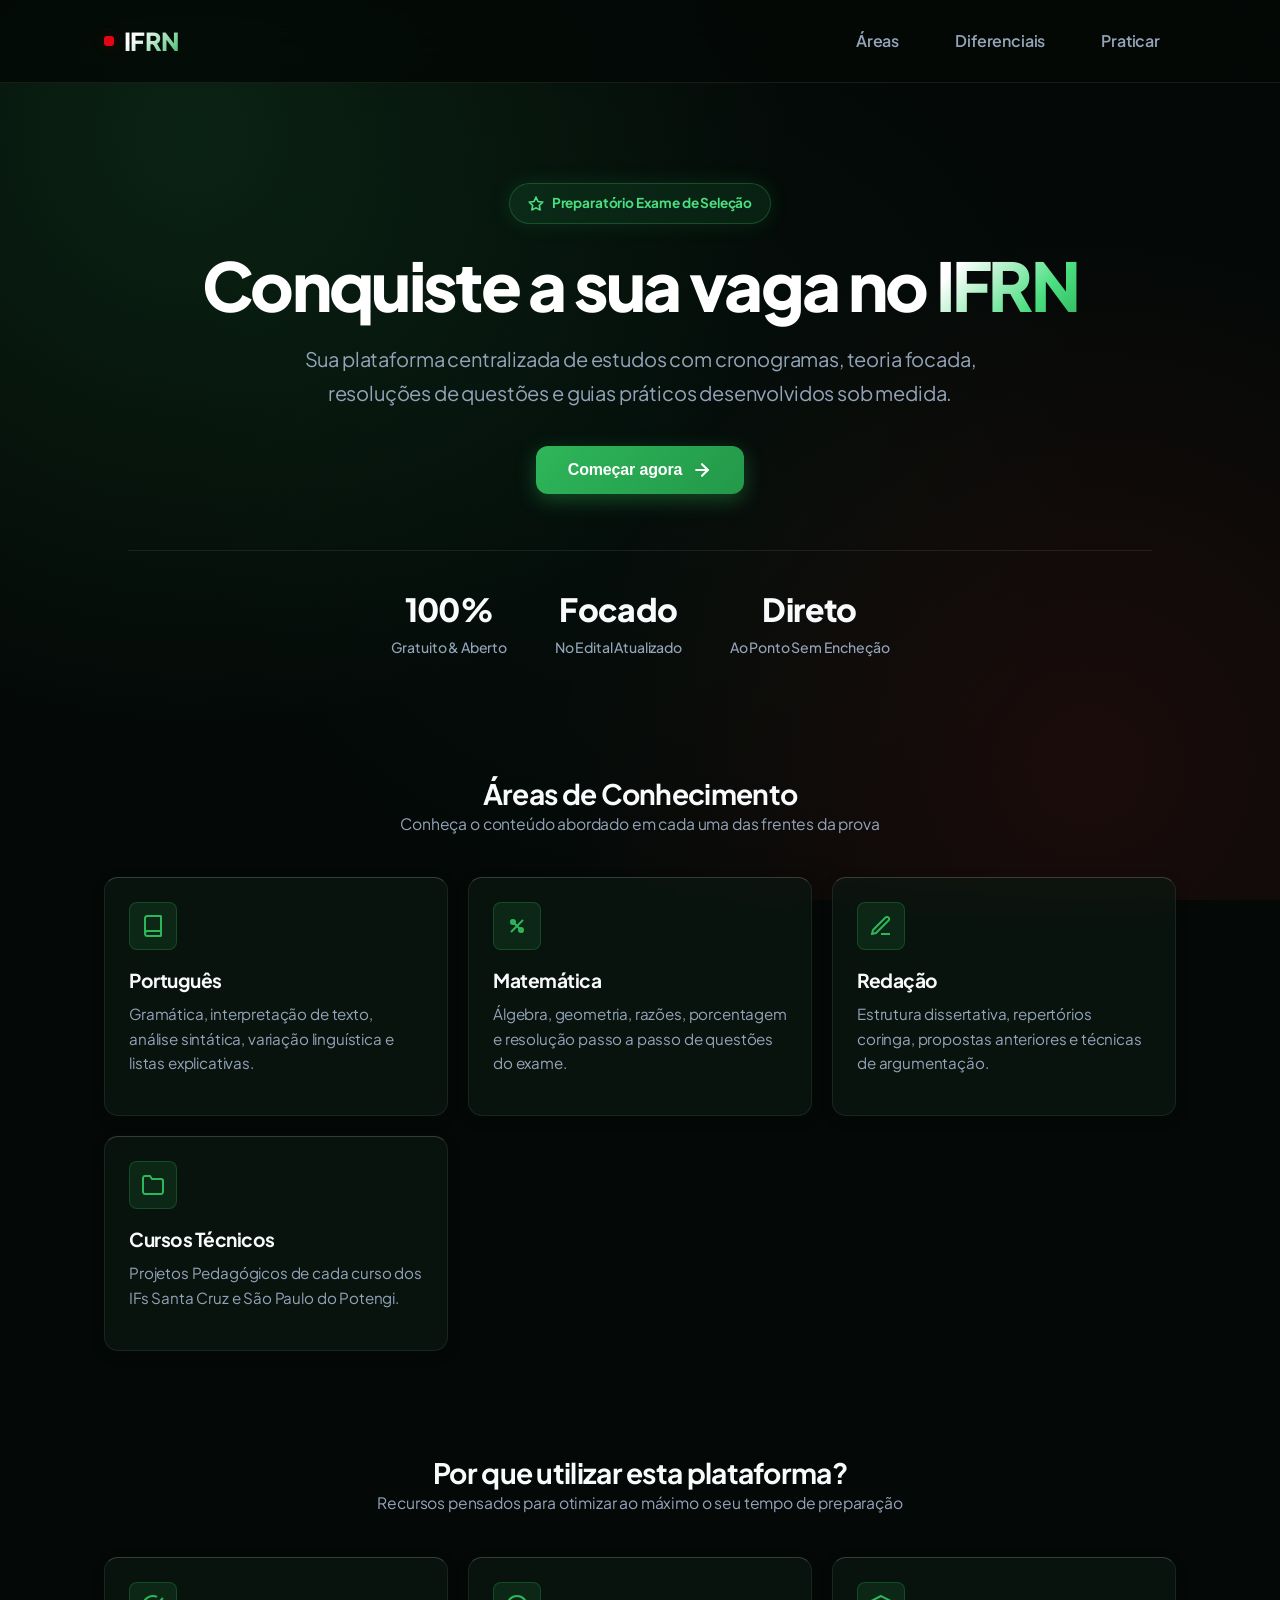
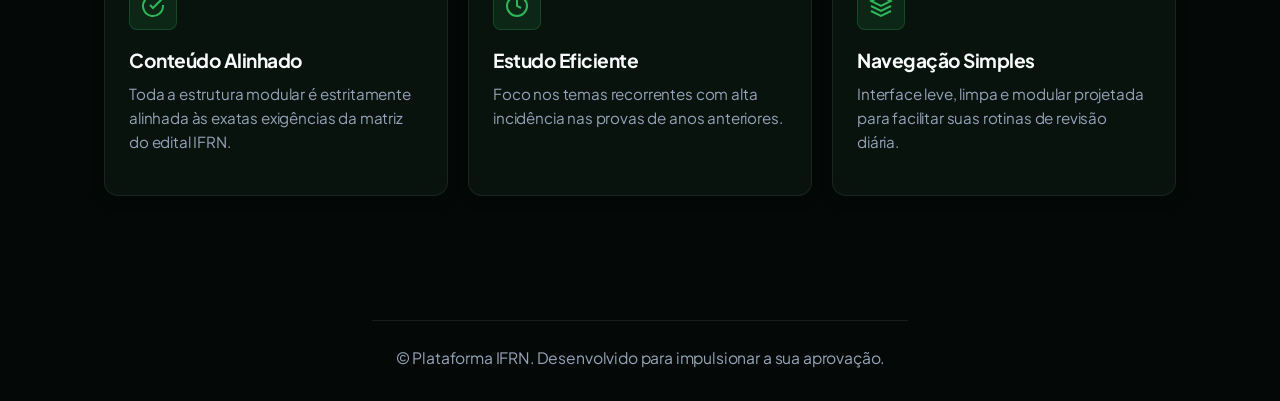
==== commit 8400b735: "Atualizar o index.html" ====
--- a/index.html
+++ b/index.html
@@ -8,10 +8,11 @@
     content="Plataforma de estudos gratuita e preparatória para o Exame de Seleção do IFRN. Cronogramas, questões, teoria e simuladores focados.">
   <meta name="theme-color" content="#040907">
 
-  <title>IFRN 2026 | Plataforma Oficial de Estudos</title>
-
-  <!-- Importação de fontes conforme padrão do CSS -->
+  <title>IFRN | Plataforma Oficial de Estudos</title>
+
+  <!-- Importação de fontes -->
   <link rel="preconnect" href="https://fonts.googleapis.com">
+  <link rel="preconnect" href="https://fonts.gstatic.com" crossorigin>
   <link
     href="https://fonts.googleapis.com/css2?family=JetBrains+Mono:wght@500;700;800&family=Plus+Jakarta+Sans:wght@400;500;600;700;800&display=swap"
     rel="stylesheet">
@@ -20,24 +21,13 @@
 
 <body>
 
-
   <!-- Cabeçalho Principal -->
   <header class="navbar-header" role="banner">
     <div class="navbar-container">
-      <a href="index.html" class="logo" aria-label="Página Inicial IFRN 2026">
+      <a href="index.html" class="logo" aria-label="Página Inicial IFRN">
         <span class="logo-dot" aria-hidden="true"></span>
-        IFRN 2026
+        IFRN
       </a>
-
-      <button class="menu-toggle" id="menuBtn" aria-label="Abrir menu de navegação" aria-expanded="false"
-        aria-controls="navMenu">
-        <span class="bar"></span>
-        <span class="bar"></span>
-        <span class="bar"></span>
-      </button>
-
-      <!-- Overlay do Menu Mobile -->
-      <div class="nav-overlay" id="navOverlay" aria-hidden="true"></div>
 
       <nav class="nav-menu" id="navMenu" aria-label="Navegação principal">
         <a href="#estudos" class="nav-link">Áreas</a>
@@ -62,7 +52,7 @@
         Preparatório Exame de Seleção
       </div>
 
-      <h1>Conquiste a sua vaga no <span>IFRN 2026</span></h1>
+      <h1>Conquiste a sua vaga no <span>IFRN</span></h1>
 
       <p>
         Sua plataforma centralizada de estudos com cronogramas, teoria focada, resoluções de questões e guias práticos
@@ -136,18 +126,17 @@
           <h3>Redação</h3>
           <p>Estrutura dissertativa, repertórios coringa, propostas anteriores e técnicas de argumentação.</p>
         </article>
-      </div>
-
-      <article class="card">
-        <div class="icon-box" aria-hidden="true">
-          <svg viewBox="0 0 24 24" width="28" height="28" fill="none" stroke="currentColor" stroke-width="2">
-            <path d="M12 20h9"></path>
-            <path d="M16.5 3.5a2.121 2.121 0 0 1 3 3L7 19l-4 1 1-4L16.5 3.5z"></path>
-          </svg>
-        </div>
-        <h3>Cursos Técnicos</h3>
-        <p>Projetos Pedagógicos de cada curso dos IFs Santa Cruz e São Paulo do Potengi.</p>
-      </article>
+
+        <article class="card">
+          <div class="icon-box" aria-hidden="true">
+            <svg viewBox="0 0 24 24" width="28" height="28" fill="none" stroke="currentColor" stroke-width="2">
+              <path d="M22 19a2 2 0 0 1-2 2H4a2 2 0 0 1-2-2V5a2 2 0 0 1 2-2h5l2 3h9a2 2 0 0 1 2 2z"></path>
+            </svg>
+          </div>
+          <h3>Cursos Técnicos</h3>
+          <p>Projetos Pedagógicos de cada curso dos IFs Santa Cruz e São Paulo do Potengi.</p>
+        </article>
+      </div>
     </section>
 
     <!-- Seção Diferenciais -->
@@ -198,7 +187,7 @@
 
   <!-- Rodapé -->
   <footer>
-    <p>&copy; 2026 Plataforma IFRN. Desenvolvido para impulsionar a sua aprovação.</p>
+    <p>&copy; Plataforma IFRN. Desenvolvido para impulsionar a sua aprovação.</p>
   </footer>
 
   <!-- Modal de Opções de Estudo -->
@@ -295,145 +284,102 @@
           </div>
         </a>
 
-        <div class="opcoes-container">
-          <a href="cursos-tecnicos.html" class="opcao-btn">
-            <div class="opcao-icon" aria-hidden="true">
-              <svg viewBox="0 0 24 24" width="22" height="22" fill="none" stroke="currentColor" stroke-width="2">
-                <path d="M4 19.5A2.5 2.5 0 0 1 6.5 17H20"></path>
-                <path d="M6.5 2H20v20H6.5A2.5 2.5 0 0 1 4 19.5v-15A2.5 2.5 0 0 1 6.5 2z"></path>
-              </svg>
-            </div>
-            <div class="opcao-info">
-              <span class="opcao-titulo">Cursos Técnicos de Santa Cruz e SPP</span>
-              <span class="opcao-desc">Projetos Pedagógicos de cada curso (PDF)</span>
-            </div>
-          </a>
-        </div>
+        <a href="cursos-tecnicos.html" class="opcao-btn">
+          <div class="opcao-icon" aria-hidden="true">
+            <svg viewBox="0 0 24 24" width="22" height="22" fill="none" stroke="currentColor" stroke-width="2">
+              <path d="M22 19a2 2 0 0 1-2 2H4a2 2 0 0 1-2-2V5a2 2 0 0 1 2-2h5l2 3h9a2 2 0 0 1 2 2z"></path>
+            </svg>
+          </div>
+          <div class="opcao-info">
+            <span class="opcao-titulo">Cursos Técnicos de Santa Cruz e SPP</span>
+            <span class="opcao-desc">Projetos Pedagógicos de cada curso (PDF)</span>
+          </div>
+        </a>
       </div>
     </div>
-
-    <script>
-       // 2. Elementos DOM do Modal e Menu
-        const modal = document.getElementById('modalDisciplinas');
-        const btnFecharModal = document.getElementById('btnFecharModal');
-        const btnHeroComecar = document.getElementById('btnHeroComecar');
-        const btnNavPraticar = document.getElementById('btnNavPraticar');
-
-        const navMenu = document.getElementById('navMenu');
-        const menuBtn = document.getElementById('menuBtn');
-        const navOverlay = document.getElementById('navOverlay');
-        const navLinks = document.querySelectorAll('.nav-link');
-        const opcaoBtns = document.querySelectorAll('.opcao-btn');
-
-        let elementoFocadoAntesDoModal = null;
-
-        // 3. Controle do Modal
-        function abrirModal() {
-          if (!modal) return;
-          elementoFocadoAntesDoModal = document.activeElement;
-          modal.classList.add('ativo');
-          modal.setAttribute('aria-hidden', 'false');
-          document.body.style.overflow = 'hidden';
-          if (btnFecharModal) btnFecharModal.focus();
+  </div>
+
+  <!-- JavaScript Atualizado -->
+  <script>
+    document.addEventListener('DOMContentLoaded', () => {
+      const modal = document.getElementById('modalDisciplinas');
+      const btnFecharModal = document.getElementById('btnFecharModal');
+      const btnHeroComecar = document.getElementById('btnHeroComecar');
+      const btnNavPraticar = document.getElementById('btnNavPraticar');
+
+      const opcaoBtns = document.querySelectorAll('.opcao-btn');
+      let elementoFocadoAntesDoModal = null;
+
+      // Controle do Modal
+      function abrirModal() {
+        if (!modal) return;
+        elementoFocadoAntesDoModal = document.activeElement;
+        modal.classList.add('ativo');
+        modal.setAttribute('aria-hidden', 'false');
+        document.body.style.overflow = 'hidden';
+        if (btnFecharModal) btnFecharModal.focus();
+      }
+
+      function fecharModal() {
+        if (!modal) return;
+        modal.classList.remove('ativo');
+        modal.setAttribute('aria-hidden', 'true');
+        document.body.style.overflow = '';
+        if (elementoFocadoAntesDoModal) elementoFocadoAntesDoModal.focus();
+      }
+
+      // Event Listeners
+      if (btnHeroComecar) btnHeroComecar.addEventListener('click', abrirModal);
+
+      if (btnNavPraticar) {
+        btnNavPraticar.addEventListener('click', (e) => {
+          e.preventDefault();
+          abrirModal();
+        });
+      }
+
+      if (btnFecharModal) btnFecharModal.addEventListener('click', fecharModal);
+
+      opcaoBtns.forEach(btn => {
+        btn.addEventListener('click', () => {
+          fecharModal();
+        });
+      });
+
+      window.addEventListener('click', (event) => {
+        if (event.target === modal) {
+          fecharModal();
         }
-
-        function fecharModal() {
-          if (!modal) return;
-          modal.classList.remove('ativo');
-          modal.setAttribute('aria-hidden', 'true');
-
-          if (!navMenu || !navMenu.classList.contains('ativo')) {
-            document.body.style.overflow = '';
-          }
-          if (elementoFocadoAntesDoModal) elementoFocadoAntesDoModal.focus();
+      });
+
+      window.addEventListener('keydown', (event) => {
+        if (event.key === 'Escape') {
+          fecharModal();
         }
 
-        // 4. Controle do Menu Mobile
-        function toggleMenu() {
-          if (!navMenu || !menuBtn) return;
-          const estaAtivo = navMenu.classList.toggle('ativo');
-          menuBtn.classList.toggle('ativo', estaAtivo);
-
-          if (navOverlay) navOverlay.classList.toggle('ativo', estaAtivo);
-
-          menuBtn.setAttribute('aria-expanded', estaAtivo);
-          document.body.style.overflow = estaAtivo ? 'hidden' : '';
-        }
-
-        function fecharMenuMobile() {
-          if (navMenu) navMenu.classList.remove('ativo');
-          if (menuBtn) {
-            menuBtn.classList.remove('ativo');
-            menuBtn.setAttribute('aria-expanded', 'false');
-          }
-          if (navOverlay) navOverlay.classList.remove('ativo');
-
-          if (!modal || !modal.classList.contains('ativo')) {
-            document.body.style.overflow = '';
+        // Focus Trap dentro do Modal ativado
+        if (event.key === 'Tab' && modal && modal.classList.contains('ativo')) {
+          const elementosFocaveis = modal.querySelectorAll('button, [href], input, select, textarea, [tabindex]:not([tabindex="-1"])');
+          if (elementosFocaveis.length === 0) return;
+
+          const primeiroElem = elementosFocaveis[0];
+          const ultimoElem = elementosFocaveis[elementosFocaveis.length - 1];
+
+          if (event.shiftKey) {
+            if (document.activeElement === primeiroElem) {
+              ultimoElem.focus();
+              event.preventDefault();
+            }
+          } else {
+            if (document.activeElement === ultimoElem) {
+              primeiroElem.focus();
+              event.preventDefault();
+            }
           }
         }
-
-        // 5. Event Listeners
-        if (btnHeroComecar) btnHeroComecar.addEventListener('click', abrirModal);
-        if (btnNavPraticar) {
-          btnNavPraticar.addEventListener('click', (e) => {
-            e.preventDefault();
-            fecharMenuMobile();
-            abrirModal();
-          });
-        }
-        if (btnFecharModal) btnFecharModal.addEventListener('click', fecharModal);
-        if (menuBtn) menuBtn.addEventListener('click', toggleMenu);
-        if (navOverlay) navOverlay.addEventListener('click', fecharMenuMobile);
-
-        navLinks.forEach(link => {
-          if (link !== btnNavPraticar) {
-            link.addEventListener('click', fecharMenuMobile);
-          }
-        });
-
-        // Fechar modal ao selecionar uma opção
-        opcaoBtns.forEach(btn => {
-          btn.addEventListener('click', () => {
-            fecharModal();
-          });
-        });
-
-        // Fechar modal ao clicar fora da caixa do modal
-        window.addEventListener('click', (event) => {
-          if (event.target === modal) {
-            fecharModal();
-          }
-        });
-
-        // Navegação do teclado (ESC para fechar e Tab trap dentro do modal)
-        window.addEventListener('keydown', (event) => {
-          if (event.key === 'Escape') {
-            fecharModal();
-            fecharMenuMobile();
-          }
-
-          // Focus Trap para o Modal
-          if (event.key === 'Tab' && modal && modal.classList.contains('ativo')) {
-            const elementosFocaveis = modal.querySelectorAll('button, [href], input, select, textarea, [tabindex]:not([tabindex="-1"])');
-            const primeiroElem = elementosFocaveis[0];
-            const ultimoElem = elementosFocaveis[elementosFocaveis.length - 1];
-
-            if (event.shiftKey) {
-              if (document.activeElement === primeiroElem) {
-                ultimoElem.focus();
-                event.preventDefault();
-              }
-            } else {
-              if (document.activeElement === ultimoElem) {
-                primeiroElem.focus();
-                event.preventDefault();
-              }
-            }
-          }
-        });
       });
-    </script>
+    });
+  </script>
 
 </body>
 
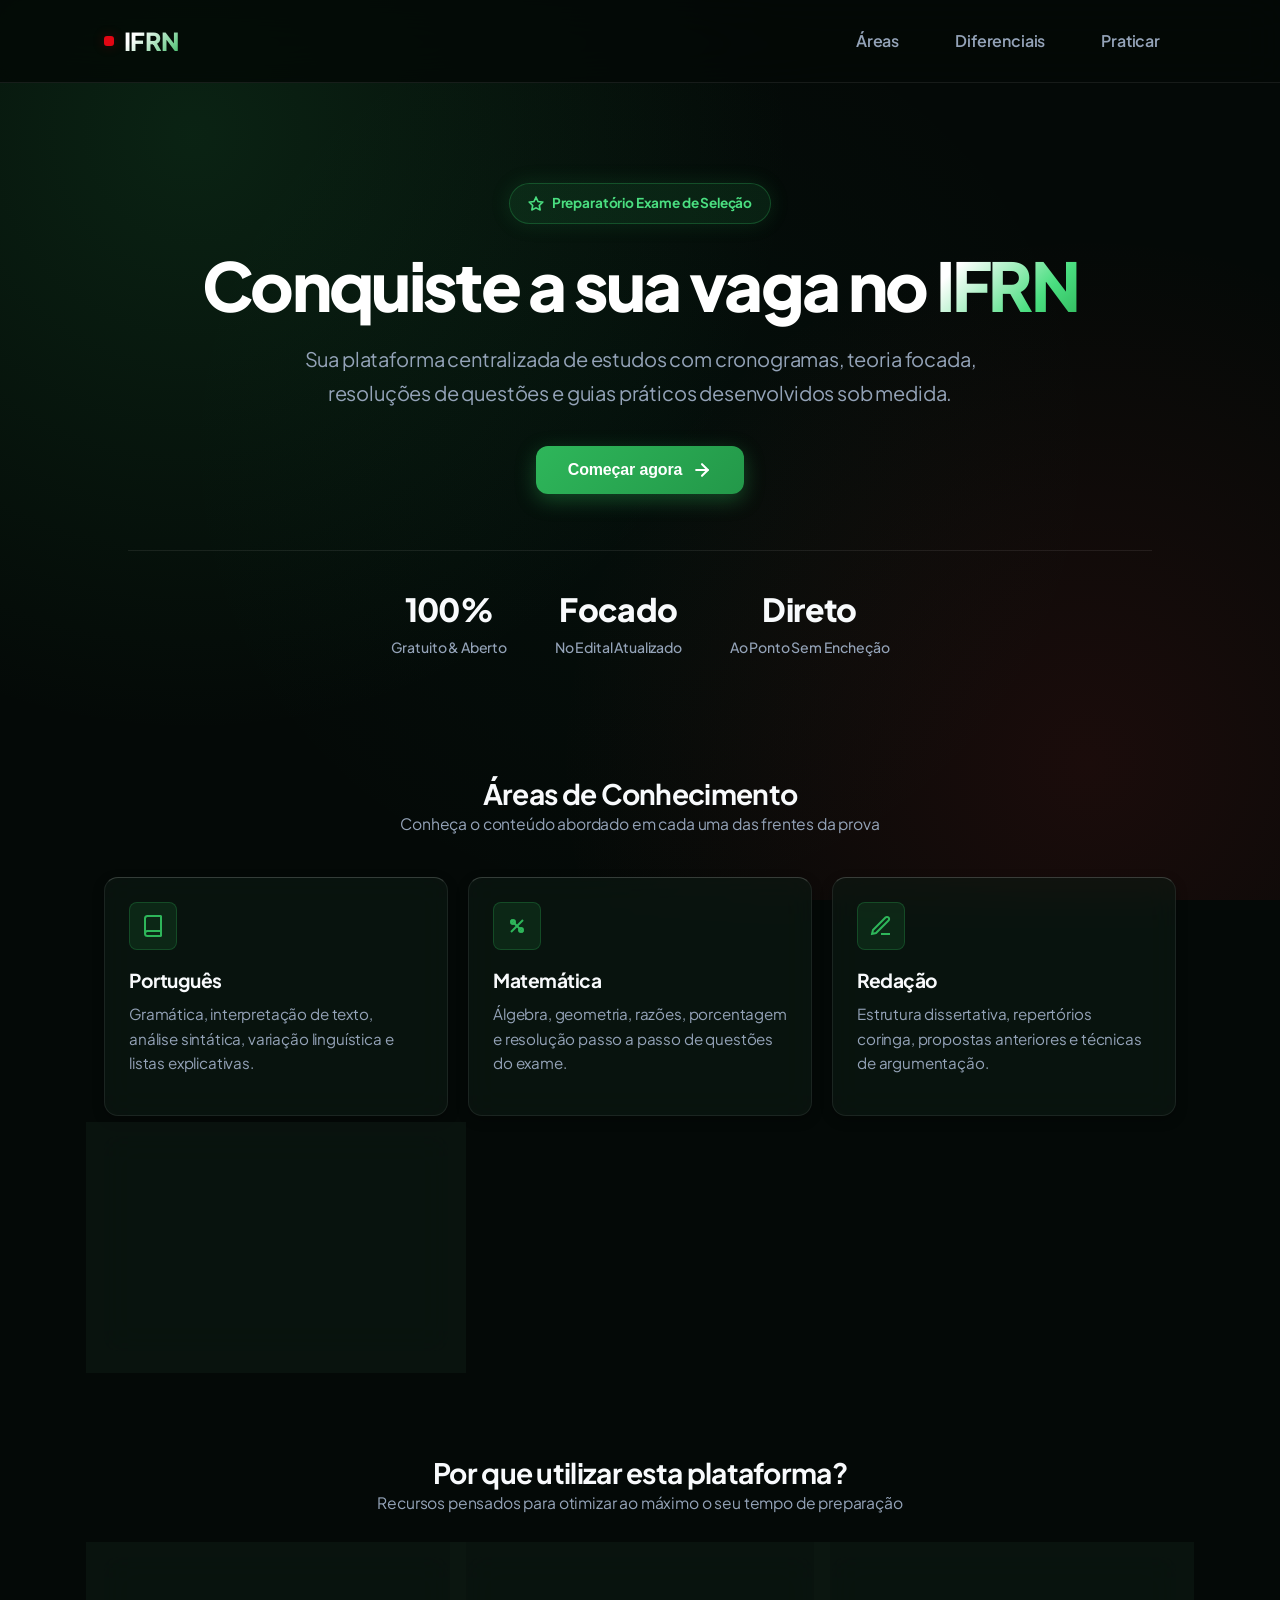
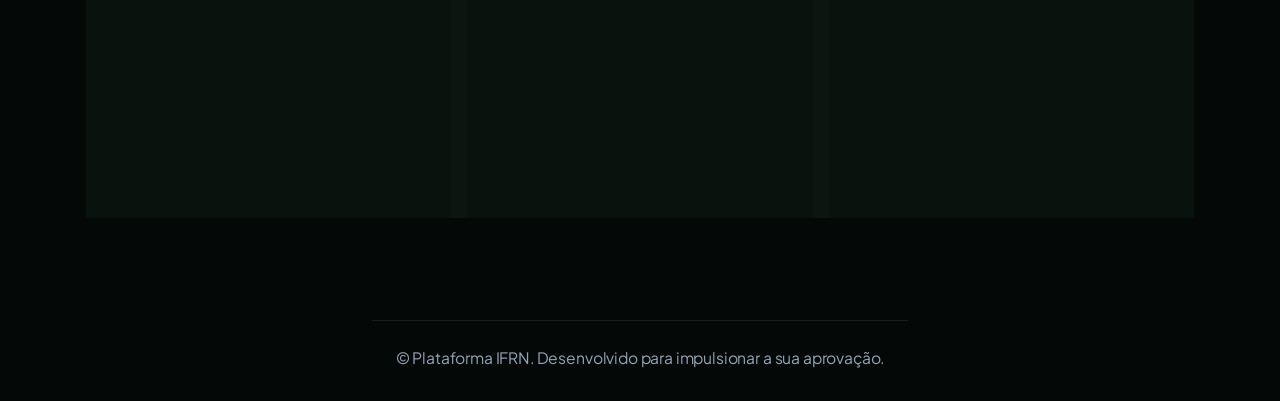
==== commit 94ae47c3: "Atualizar o index.html" ====
--- a/index.html
+++ b/index.html
@@ -8,7 +8,7 @@
     content="Plataforma de estudos gratuita e preparatória para o Exame de Seleção do IFRN. Cronogramas, questões, teoria e simuladores focados.">
   <meta name="theme-color" content="#040907">
 
-  <title>IFRN | Plataforma Oficial de Estudos</title>
+  <title>IFRN | Plataforma de Estudos</title>
 
   <!-- Importação de fontes -->
   <link rel="preconnect" href="https://fonts.googleapis.com">
@@ -24,7 +24,7 @@
   <!-- Cabeçalho Principal -->
   <header class="navbar-header" role="banner">
     <div class="navbar-container">
-      <a href="index.html" class="logo" aria-label="Página Inicial IFRN">
+      <a href="index.html" class="logo" aria-label="Página Inicial">
         <span class="logo-dot" aria-hidden="true"></span>
         IFRN
       </a>
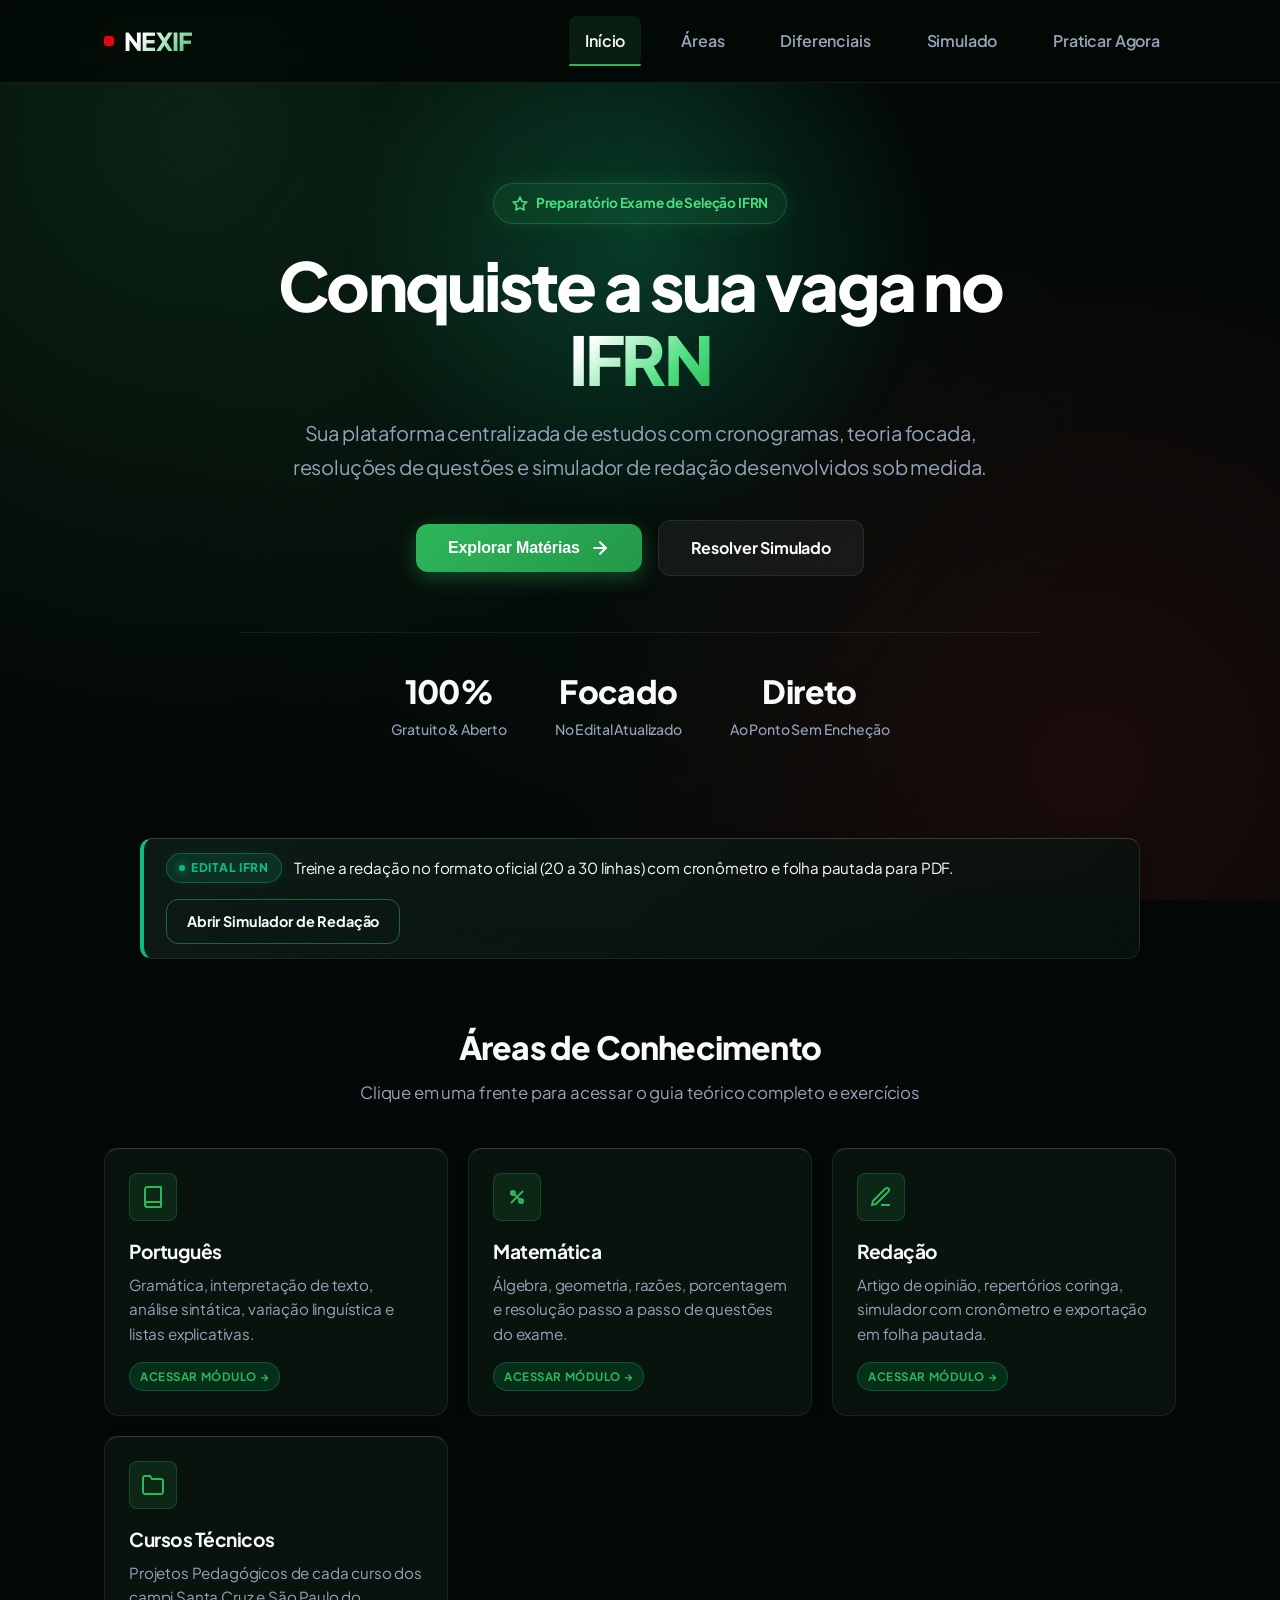
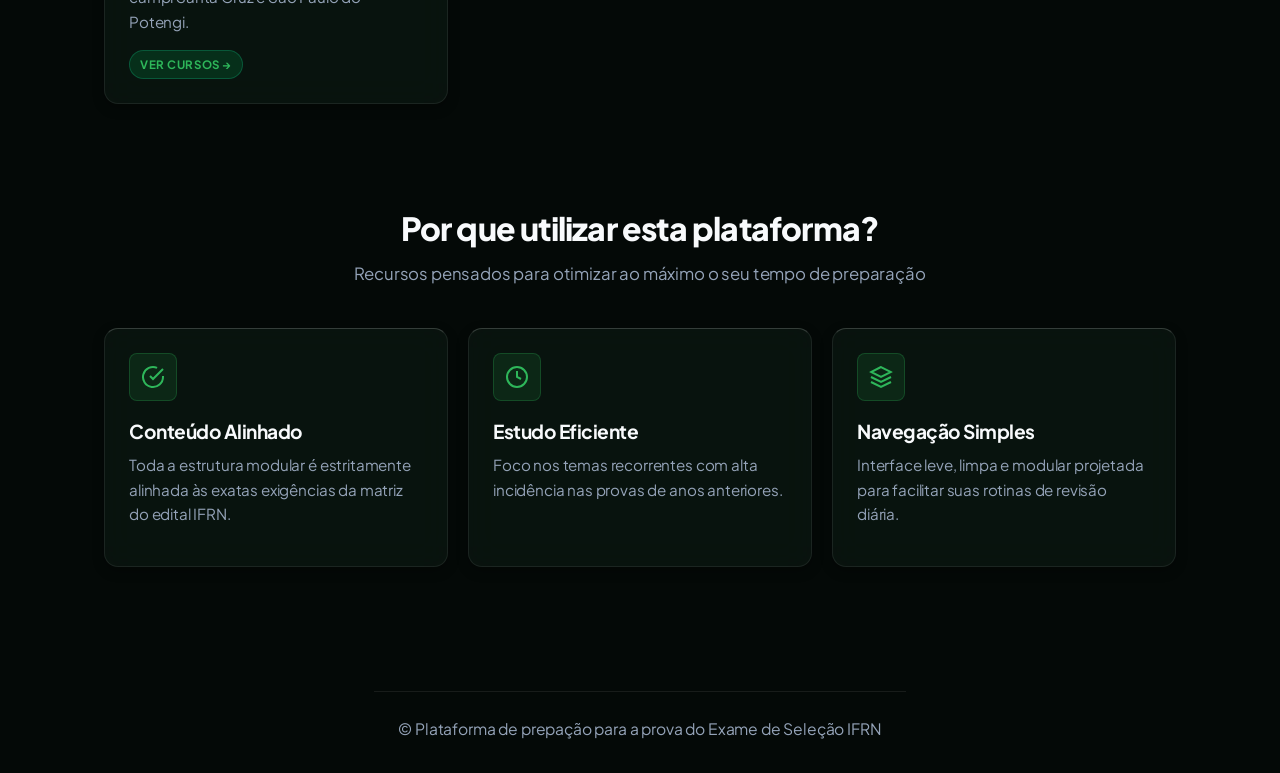
==== commit 7614d697: "Atualizar o index.html" ====
--- a/index.html
+++ b/index.html
@@ -6,11 +6,10 @@
   <meta name="viewport" content="width=device-width, initial-scale=1.0">
   <meta name="description"
     content="Plataforma de estudos gratuita e preparatória para o Exame de Seleção do IFRN. Cronogramas, questões, teoria e simuladores focados.">
-  <meta name="theme-color" content="#040907">
-
-  <title>IFRN | Plataforma de Estudos</title>
-
-  <!-- Importação de fontes -->
+  <meta name="theme-color" content="#050907">
+
+  <title>NEXIF | Plataforma de Estudos IFRN</title>
+
   <link rel="preconnect" href="https://fonts.googleapis.com">
   <link rel="preconnect" href="https://fonts.gstatic.com" crossorigin>
   <link
@@ -21,18 +20,28 @@
 
 <body>
 
-  <!-- Cabeçalho Principal -->
+  <!-- Cabeçalho Principal (Com suporte completo ao Menu Mobile) -->
   <header class="navbar-header" role="banner">
     <div class="navbar-container">
       <a href="index.html" class="logo" aria-label="Página Inicial">
         <span class="logo-dot" aria-hidden="true"></span>
-        IFRN
+        NEXIF
       </a>
 
+      <button class="menu-toggle" id="menuToggle" aria-label="Abrir Menu de Navegação" aria-expanded="false">
+        <span class="bar"></span>
+        <span class="bar"></span>
+        <span class="bar"></span>
+      </button>
+
+      <div class="nav-overlay" id="navOverlay"></div>
+
       <nav class="nav-menu" id="navMenu" aria-label="Navegação principal">
+        <a href="index.html" class="nav-link active" aria-current="page">Início</a>
         <a href="#estudos" class="nav-link">Áreas</a>
         <a href="#diferenciais" class="nav-link">Diferenciais</a>
-        <a href="#praticar" class="nav-link" id="btnNavPraticar">Praticar</a>
+        <a href="questoes.html" class="nav-link">Simulado</a>
+        <a href="#praticar" class="nav-link" id="btnNavPraticar">Praticar Agora</a>
       </nav>
     </div>
   </header>
@@ -42,57 +51,82 @@
 
     <!-- Seção Hero -->
     <section class="hero">
-      <div class="badge-tag">
-        <svg viewBox="0 0 24 24" width="16" height="16" fill="none" stroke="currentColor" stroke-width="2.5"
-          aria-hidden="true">
-          <polygon
-            points="12 2 15.09 8.26 22 9.27 17 14.14 18.18 21.02 12 17.77 5.82 21.02 7 14.14 2 9.27 8.91 8.26 12 2">
-          </polygon>
-        </svg>
-        Preparatório Exame de Seleção
-      </div>
-
-      <h1>Conquiste a sua vaga no <span>IFRN</span></h1>
-
-      <p>
-        Sua plataforma centralizada de estudos com cronogramas, teoria focada, resoluções de questões e guias práticos
-        desenvolvidos sob medida.
-      </p>
-
-      <button type="button" class="btn btn-primary" id="btnHeroComecar">
-        Começar agora
-        <svg viewBox="0 0 24 24" width="20" height="20" fill="none" stroke="currentColor" stroke-width="2.5"
-          stroke-linecap="round" stroke-linejoin="round" aria-hidden="true">
-          <line x1="5" y1="12" x2="19" y2="12"></line>
-          <polyline points="12 5 19 12 12 19"></polyline>
-        </svg>
-      </button>
-
-      <div class="hero-stats">
-        <div class="stat-item">
-          <div class="stat-number">100%</div>
-          <div class="stat-label">Gratuito &amp; Aberto</div>
+      <div class="hero-glow-effect" aria-hidden="true"></div>
+
+      <div class="hero-container">
+        <div class="badge-tag">
+          <svg viewBox="0 0 24 24" width="16" height="16" fill="none" stroke="currentColor" stroke-width="2.5"
+            aria-hidden="true">
+            <polygon
+              points="12 2 15.09 8.26 22 9.27 17 14.14 18.18 21.02 12 17.77 5.82 21.02 7 14.14 2 9.27 8.91 8.26 12 2">
+            </polygon>
+          </svg>
+          Preparatório Exame de Seleção IFRN
         </div>
-        <div class="stat-item">
-          <div class="stat-number">Focado</div>
-          <div class="stat-label">No Edital Atualizado</div>
+
+        <h1>Conquiste a sua vaga no <span>IFRN</span></h1>
+
+        <p>
+          Sua plataforma centralizada de estudos com cronogramas, teoria focada, resoluções de questões e simulador de
+          redação desenvolvidos sob medida.
+        </p>
+
+        <div class="hero-actions">
+          <button type="button" class="btn btn-primary" id="btnHeroComecar">
+            Explorar Matérias
+            <svg viewBox="0 0 24 24" width="20" height="20" fill="none" stroke="currentColor" stroke-width="2.5"
+              stroke-linecap="round" stroke-linejoin="round" aria-hidden="true">
+              <line x1="5" y1="12" x2="19" y2="12"></line>
+              <polyline points="12 5 19 12 12 19"></polyline>
+            </svg>
+          </button>
+
+          <a href="questoes.html" class="btn btn-secondary">
+            Resolver Simulado
+          </a>
         </div>
-        <div class="stat-item">
-          <div class="stat-number">Direto</div>
-          <div class="stat-label">Ao Ponto Sem Encheção</div>
+
+        <div class="hero-stats">
+          <div class="stat-item">
+            <div class="stat-number">100%</div>
+            <div class="stat-label">Gratuito &amp; Aberto</div>
+          </div>
+          <div class="stat-item">
+            <div class="stat-number">Focado</div>
+            <div class="stat-label">No Edital Atualizado</div>
+          </div>
+          <div class="stat-item">
+            <div class="stat-number">Direto</div>
+            <div class="stat-label">Ao Ponto Sem Encheção</div>
+          </div>
         </div>
       </div>
     </section>
 
-    <!-- Seção de Áreas de Conhecimento -->
+    <!-- Banner de Destaque / Acesso Rápido -->
+    <div class="proitec-glass-banner">
+      <div class="popup-content">
+        <div class="popup-header">
+          <span class="badge-glass">Edital IFRN</span>
+          <p style="margin: 0; font-size: 0.95rem; color: var(--text-main);">
+            Treine a redação no formato oficial (20 a 30 linhas) com cronômetro e folha pautada para PDF.
+          </p>
+        </div>
+        <a href="redação.html" class="btn btn-outline" style="padding: 10px 20px; font-size: 0.9rem;">
+          Abrir Simulador de Redação
+        </a>
+      </div>
+    </div>
+
+    <!-- Seção de Áreas de Conhecimento (Cards Clicáveis) -->
     <section id="estudos">
       <div class="section-header">
-        <h2 class="titulo">Áreas de Conhecimento</h2>
-        <p class="subtitulo">Conheça o conteúdo abordado em cada uma das frentes da prova</p>
+        <h2 class="section-title">Áreas de Conhecimento</h2>
+        <p class="section-subtitle">Clique em uma frente para acessar o guia teórico completo e exercícios</p>
       </div>
 
       <div class="grid">
-        <article class="card">
+        <a href="português.html" class="card">
           <div class="icon-box" aria-hidden="true">
             <svg viewBox="0 0 24 24" width="28" height="28" fill="none" stroke="currentColor" stroke-width="2">
               <path d="M4 19.5A2.5 2.5 0 0 1 6.5 17H20"></path>
@@ -101,9 +135,10 @@
           </div>
           <h3>Português</h3>
           <p>Gramática, interpretação de texto, análise sintática, variação linguística e listas explicativas.</p>
-        </article>
-
-        <article class="card">
+          <span class="badge badge-primary" style="align-self: flex-start;">Acessar módulo →</span>
+        </a>
+
+        <a href="matemática.html" class="card">
           <div class="icon-box" aria-hidden="true">
             <svg viewBox="0 0 24 24" width="28" height="28" fill="none" stroke="currentColor" stroke-width="2">
               <line x1="18" y1="6" x2="6" y2="18"></line>
@@ -114,9 +149,10 @@
           </div>
           <h3>Matemática</h3>
           <p>Álgebra, geometria, razões, porcentagem e resolução passo a passo de questões do exame.</p>
-        </article>
-
-        <article class="card">
+          <span class="badge badge-primary" style="align-self: flex-start;">Acessar módulo →</span>
+        </a>
+
+        <a href="redação.html" class="card">
           <div class="icon-box" aria-hidden="true">
             <svg viewBox="0 0 24 24" width="28" height="28" fill="none" stroke="currentColor" stroke-width="2">
               <path d="M12 20h9"></path>
@@ -124,26 +160,28 @@
             </svg>
           </div>
           <h3>Redação</h3>
-          <p>Estrutura dissertativa, repertórios coringa, propostas anteriores e técnicas de argumentação.</p>
-        </article>
-
-        <article class="card">
+          <p>Artigo de opinião, repertórios coringa, simulador com cronômetro e exportação em folha pautada.</p>
+          <span class="badge badge-primary" style="align-self: flex-start;">Acessar módulo →</span>
+        </a>
+
+        <a href="cursos-tecnicos.html" class="card">
           <div class="icon-box" aria-hidden="true">
             <svg viewBox="0 0 24 24" width="28" height="28" fill="none" stroke="currentColor" stroke-width="2">
               <path d="M22 19a2 2 0 0 1-2 2H4a2 2 0 0 1-2-2V5a2 2 0 0 1 2-2h5l2 3h9a2 2 0 0 1 2 2z"></path>
             </svg>
           </div>
           <h3>Cursos Técnicos</h3>
-          <p>Projetos Pedagógicos de cada curso dos IFs Santa Cruz e São Paulo do Potengi.</p>
-        </article>
+          <p>Projetos Pedagógicos de cada curso dos campi Santa Cruz e São Paulo do Potengi.</p>
+          <span class="badge badge-primary" style="align-self: flex-start;">Ver cursos →</span>
+        </a>
       </div>
     </section>
 
     <!-- Seção Diferenciais -->
     <section id="diferenciais">
       <div class="section-header">
-        <h2 class="titulo">Por que utilizar esta plataforma?</h2>
-        <p class="subtitulo">Recursos pensados para otimizar ao máximo o seu tempo de preparação</p>
+        <h2 class="section-title">Por que utilizar esta plataforma?</h2>
+        <p class="section-subtitle">Recursos pensados para otimizar ao máximo o seu tempo de preparação</p>
       </div>
 
       <div class="grid">
@@ -186,9 +224,10 @@
   </main>
 
   <!-- Rodapé -->
-  <footer>
-    <p>&copy; Plataforma IFRN. Desenvolvido para impulsionar a sua aprovação.</p>
+ <footer>
+    <p>&copy; Plataforma de prepação para a prova do Exame de Seleção IFRN </p>
   </footer>
+
 
   <!-- Modal de Opções de Estudo -->
   <div id="modalDisciplinas" class="modal-overlay" aria-hidden="true" role="dialog" aria-labelledby="modalTitulo"
@@ -196,9 +235,9 @@
     <div class="modal-card">
       <button type="button" class="fechar-modal" id="btnFecharModal" aria-label="Fechar modal">&times;</button>
 
-      <div class="modal-header">
-        <h2 id="modalTitulo">O que você deseja praticar agora?</h2>
-        <p>Escolha uma matéria ou ferramenta para iniciar seus estudos:</p>
+      <div class="modal-header" style="margin-bottom: 24px;">
+        <h2 id="modalTitulo" style="margin-bottom: 8px;">O que você deseja praticar agora?</h2>
+        <p style="margin: 0;">Escolha uma matéria ou ferramenta para iniciar seus estudos:</p>
       </div>
 
       <div class="opcoes-container">
@@ -239,7 +278,7 @@
           </div>
           <div class="opcao-info">
             <span class="opcao-titulo">Redação</span>
-            <span class="opcao-desc">Estrutura e Repertórios</span>
+            <span class="opcao-desc">Estrutura, Repertórios e Simulador</span>
           </div>
         </a>
 
@@ -299,88 +338,7 @@
     </div>
   </div>
 
-  <!-- JavaScript Atualizado -->
-  <script>
-    document.addEventListener('DOMContentLoaded', () => {
-      const modal = document.getElementById('modalDisciplinas');
-      const btnFecharModal = document.getElementById('btnFecharModal');
-      const btnHeroComecar = document.getElementById('btnHeroComecar');
-      const btnNavPraticar = document.getElementById('btnNavPraticar');
-
-      const opcaoBtns = document.querySelectorAll('.opcao-btn');
-      let elementoFocadoAntesDoModal = null;
-
-      // Controle do Modal
-      function abrirModal() {
-        if (!modal) return;
-        elementoFocadoAntesDoModal = document.activeElement;
-        modal.classList.add('ativo');
-        modal.setAttribute('aria-hidden', 'false');
-        document.body.style.overflow = 'hidden';
-        if (btnFecharModal) btnFecharModal.focus();
-      }
-
-      function fecharModal() {
-        if (!modal) return;
-        modal.classList.remove('ativo');
-        modal.setAttribute('aria-hidden', 'true');
-        document.body.style.overflow = '';
-        if (elementoFocadoAntesDoModal) elementoFocadoAntesDoModal.focus();
-      }
-
-      // Event Listeners
-      if (btnHeroComecar) btnHeroComecar.addEventListener('click', abrirModal);
-
-      if (btnNavPraticar) {
-        btnNavPraticar.addEventListener('click', (e) => {
-          e.preventDefault();
-          abrirModal();
-        });
-      }
-
-      if (btnFecharModal) btnFecharModal.addEventListener('click', fecharModal);
-
-      opcaoBtns.forEach(btn => {
-        btn.addEventListener('click', () => {
-          fecharModal();
-        });
-      });
-
-      window.addEventListener('click', (event) => {
-        if (event.target === modal) {
-          fecharModal();
-        }
-      });
-
-      window.addEventListener('keydown', (event) => {
-        if (event.key === 'Escape') {
-          fecharModal();
-        }
-
-        // Focus Trap dentro do Modal ativado
-        if (event.key === 'Tab' && modal && modal.classList.contains('ativo')) {
-          const elementosFocaveis = modal.querySelectorAll('button, [href], input, select, textarea, [tabindex]:not([tabindex="-1"])');
-          if (elementosFocaveis.length === 0) return;
-
-          const primeiroElem = elementosFocaveis[0];
-          const ultimoElem = elementosFocaveis[elementosFocaveis.length - 1];
-
-          if (event.shiftKey) {
-            if (document.activeElement === primeiroElem) {
-              ultimoElem.focus();
-              event.preventDefault();
-            }
-          } else {
-            if (document.activeElement === ultimoElem) {
-              primeiroElem.focus();
-              event.preventDefault();
-            }
-          }
-        }
-      });
-    });
-  </script>
-
+  <script src="script.js"></script>
 </body>
 
-</html>
+</html>
